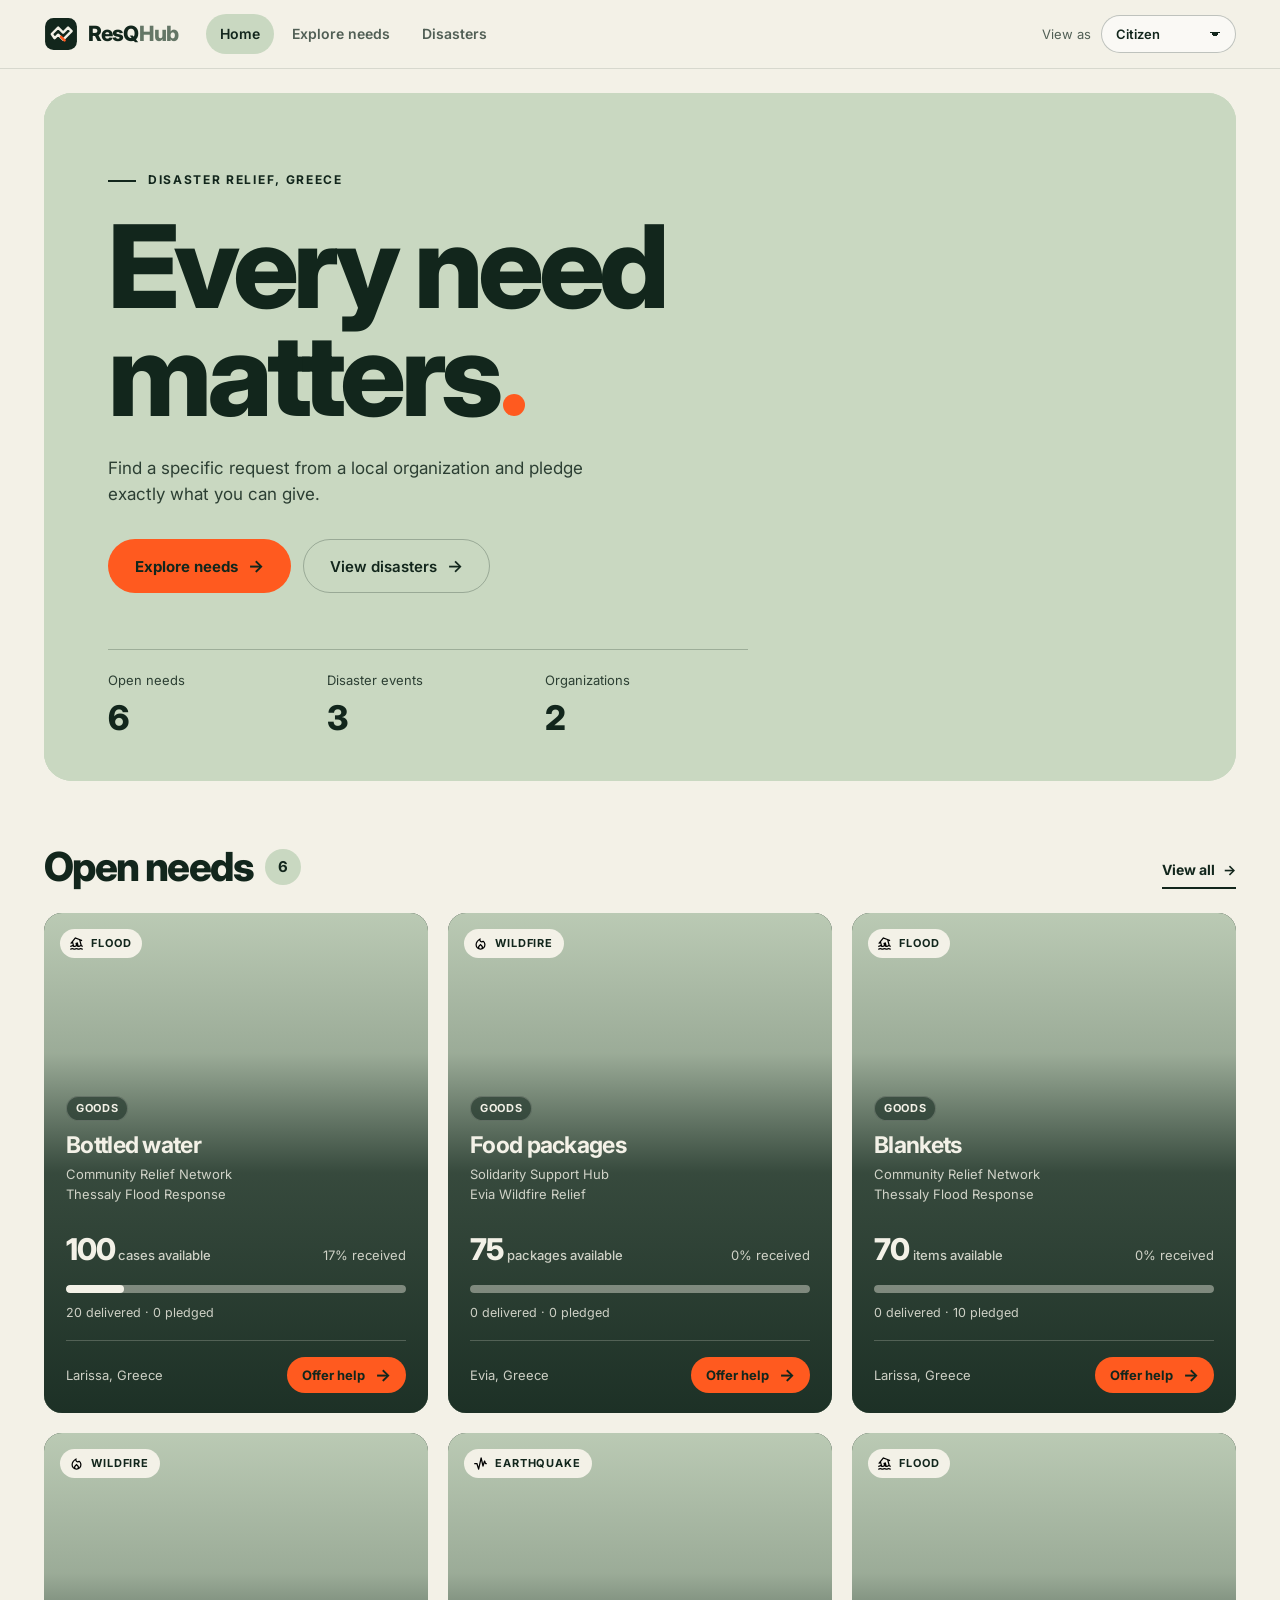
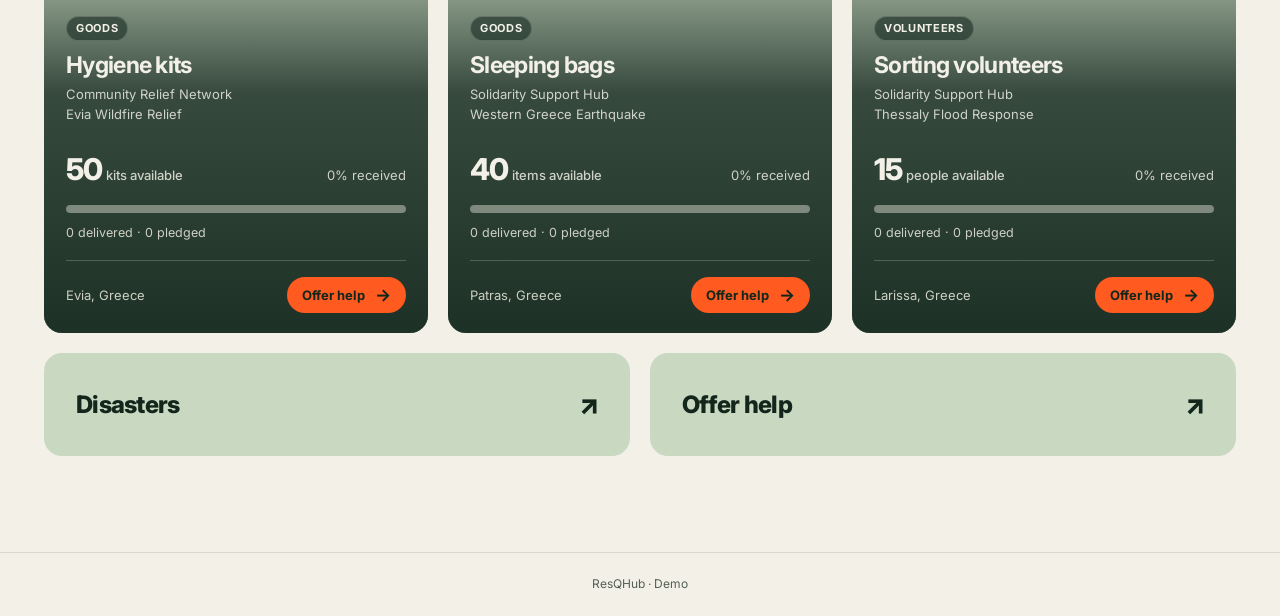
==== dashboard.html @ 0b1f8ef7 "Develop initial Design" ====
<!doctype html>
<html lang="en">

<head>
    <meta charset="utf-8">
    <meta name="viewport" content="width=device-width, initial-scale=1">
    <title>My organization | ResQHub</title>
    <meta name="description" content="Publish needs and confirm deliveries for your organization.">
    <link rel="preconnect" href="https://fonts.googleapis.com">
    <link rel="preconnect" href="https://fonts.gstatic.com" crossorigin>
    <link rel="stylesheet" href="https://fonts.googleapis.com/css2?family=Inter:wght@400;500;600;700;800&display=swap">
    <link rel="stylesheet" href="css/styles.css">
    <script src="js/store.js" defer></script>
    <script src="js/ui.js" defer></script>
    <script src="js/pages/dashboard.js" defer></script>
</head>

<body>
    <a class="skip" href="#main">Skip to content</a>

    <header class="topbar">
        <div class="topbar__inner">
            <a class="brand" href="index.html" aria-label="ResQHub home">
                <svg class="brand__mark" viewBox="0 0 48 48" aria-hidden="true">
                    <rect class="bm-bg" x="1.5" y="1.5" width="45" height="45" rx="12" />
                    <path class="bm-line" d="M11 24l9-9 7 7 7-7 5 5-12 12-7-7-5 5z" />
                    <path class="bm-spark" d="M24 28l5 5" />
                </svg>
                <span class="brand__name">ResQ<span>Hub</span></span>
            </a>
            <nav class="nav" aria-label="Main">
                <a href="index.html">Home</a>
                <a href="needs.html">Explore needs</a>
                <a href="disasters.html">Disasters</a>
                <a class="hub-only" href="dashboard.html" aria-current="page">My organization</a>
                <a class="hub-only" href="offers.html">Incoming offers <span class="count" data-pending-count hidden></span></a>
            </nav>
            <label class="role"><span>View as</span>
                <select class="input select select--pill" id="role" aria-label="View as">
                    <option value="citizen">Citizen</option>
                    <option value="hub">HubManager</option>
                </select>
            </label>
        </div>
    </header>

    <main class="wrap" id="main">
        <div class="flash" id="flash" aria-live="polite"></div>

        <section class="intro">
            <p class="eyebrow">Organization dashboard</p>
            <h1 class="intro__title" id="hub-name">My organization</h1>
            <p class="intro__text">Publish needs and confirm deliveries.</p>
            <div class="intro__actions">
                <a class="btn btn--loud btn--lg" href="need-form.html">Publish a need <span aria-hidden="true">+</span></a>
                <a class="btn btn--lg" href="offers.html">Review offers <span class="count" data-pending-count hidden></span></a>
            </div>
        </section>

        <div class="stats">
            <div class="stat">
                <p class="stat__value" id="stat-needs">0</p>
                <p class="stat__label">Published needs</p>
            </div>
            <div class="stat" id="stat-pending-tile">
                <p class="stat__value" id="stat-pending">0</p>
                <p class="stat__label">Pending offers</p>
            </div>
            <div class="stat">
                <p class="stat__value" id="stat-received">0</p>
                <p class="stat__label">Confirmed receipts</p>
            </div>
        </div>

        <section class="section" aria-labelledby="hub-needs-title">
            <div class="section__head">
                <div>
                    <h2 id="hub-needs-title">Your organization's needs</h2>
                    <p>Only your organization can edit these requests.</p>
                </div>
            </div>
            <div class="rows" id="hub-needs"></div>
        </section>
    </main>

    <footer class="footer">ResQHub · Demo</footer>
</body>

</html>
---- css/styles.css ----
/* =========================================================================
   ResQHub styles

   Three-color system (60 / 30 / 10):
     --base  60%  cream        page background and surfaces
     --soft  30%  sage green   hero, tiles, chips, active states
     --loud  10%  orange       primary actions and things that need attention
   --ink is the darkest shade of the green and is used for text.
   Every other color in this file is mixed from these four: no new hues.
   ========================================================================= */

/* ---------- 1. Tokens ---------- */
:root {
  --base: #F3F1E7;
  --soft: #C9D8C1;
  --loud: #FF5A1F;
  --ink: #12261C;

  --on-loud: var(--ink);
  --surface: color-mix(in srgb, var(--base) 40%, #fff);
  --soft-tint: color-mix(in srgb, var(--soft) 38%, var(--base));
  --line: color-mix(in srgb, var(--ink) 12%, transparent);
  --line-strong: color-mix(in srgb, var(--ink) 26%, transparent);
  --muted: color-mix(in srgb, var(--ink) 72%, var(--base));
  --ink-on-soft: color-mix(in srgb, var(--ink) 86%, var(--soft));

  /* Text and lines on top of photos (photos sit under a dark green scrim) */
  --on-photo: var(--base);
  --on-photo-muted: color-mix(in srgb, var(--base) 82%, transparent);
  --on-photo-line: color-mix(in srgb, var(--base) 22%, transparent);
  --glass: color-mix(in srgb, var(--ink) 55%, transparent);

  --radius-lg: 28px;
  --radius: 18px;
  --radius-sm: 12px;
  --pill: 999px;
  --shadow-lift: 0 22px 40px -22px color-mix(in srgb, var(--ink) 40%, transparent);
  --font: "Inter", system-ui, -apple-system, "Segoe UI", Roboto, Arial, sans-serif;

  /* Photos (blended into the sage hue, see .photo) */
  --img-hero: url("https://images.unsplash.com/photo-1470770841072-f978cf4d019e?auto=format&fit=crop&w=2000&q=80");
  --img-flood: url("https://images.unsplash.com/photo-1500534623283-312aade485b7?auto=format&fit=crop&w=900&q=75");
  --img-fire: url("https://images.unsplash.com/photo-1473448912268-2022ce9509d8?auto=format&fit=crop&w=900&q=75");
  --img-quake: url("https://images.unsplash.com/photo-1441974231531-c6227db76b6e?auto=format&fit=crop&w=900&q=75");
}

/* ---------- 2. Base ---------- */
*,
*::before,
*::after { box-sizing: border-box; }

[hidden] { display: none !important; }

html {
  -webkit-text-size-adjust: 100%;
  scroll-padding-top: 150px;
}

body {
  margin: 0;
  min-height: 100vh;
  display: flex;
  flex-direction: column;
  background: var(--base);
  color: var(--ink);
  font: 400 15px/1.55 var(--font);
  -webkit-font-smoothing: antialiased;
}

h1, h2, h3 { margin: 0; line-height: 1.1; }
p, dl, dd { margin: 0; }
a { color: inherit; }
img, svg { display: block; }
button, input, select, textarea { font: inherit; color: inherit; }

:focus-visible {
  outline: 3px solid var(--ink);
  outline-offset: 3px;
}

.on-photo :focus-visible { outline-color: var(--base); }

.skip {
  position: absolute;
  top: -60px;
  left: 16px;
  z-index: 100;
  padding: 10px 16px;
  border-radius: var(--pill);
  background: var(--ink);
  color: var(--base);
  font-weight: 600;
  text-decoration: none;
}

.skip:focus { top: 12px; }

/* Role-based visibility (body[data-role] is set by js/ui.js) */
body:not([data-role="hub"]) .hub-only { display: none; }
body[data-role="hub"] .citizen-only { display: none; }

/* ---------- 3. Layout ---------- */
.wrap {
  flex: 1;
  width: 100%;
  max-width: 1240px;
  margin: 0 auto;
  padding: 0 24px 96px;
}

.two {
  display: grid;
  grid-template-columns: minmax(0, 1fr) minmax(0, 1fr);
  gap: 20px;
  align-items: stretch;
}

.section { margin-top: 64px; }

.section__head {
  display: flex;
  align-items: flex-end;
  justify-content: space-between;
  gap: 16px;
  margin-bottom: 24px;
}

.section__head h2 {
  display: flex;
  align-items: center;
  gap: 12px;
  font-size: clamp(28px, 3.4vw, 40px);
  font-weight: 800;
  letter-spacing: -.04em;
}

.section__head p { margin-top: 8px; color: var(--muted); }

/* ---------- 4. Header ---------- */
.topbar {
  position: sticky;
  top: 0;
  z-index: 20;
  background: color-mix(in srgb, var(--base) 90%, transparent);
  backdrop-filter: blur(12px);
  border-bottom: 1px solid var(--line);
}

.topbar__inner {
  max-width: 1240px;
  margin: 0 auto;
  padding: 14px 24px;
  display: flex;
  align-items: center;
  gap: 28px;
}

.brand {
  display: inline-flex;
  align-items: center;
  gap: 10px;
  font-size: 21px;
  font-weight: 800;
  letter-spacing: -.04em;
  text-decoration: none;
}

.brand__mark { width: 34px; height: 34px; flex: none; }
.bm-bg { fill: var(--ink); }
.bm-line { fill: none; stroke: var(--base); stroke-width: 3.4; stroke-linecap: round; stroke-linejoin: round; }
.bm-spark { fill: none; stroke: var(--loud); stroke-width: 3.6; stroke-linecap: round; }
.brand__name span { color: color-mix(in srgb, var(--ink) 55%, var(--soft)); }

.nav {
  display: flex;
  flex: 1;
  flex-wrap: wrap;
  gap: 4px;
}

.nav a {
  display: inline-flex;
  align-items: center;
  gap: 8px;
  padding: 9px 14px;
  border-radius: var(--pill);
  color: var(--muted);
  font-size: 14px;
  font-weight: 600;
  text-decoration: none;
  transition: background-color .15s, color .15s;
}

.nav a:hover { color: var(--ink); background: var(--soft-tint); }
.nav a[aria-current="page"] { color: var(--ink); background: var(--soft); }

.role {
  display: flex;
  align-items: center;
  gap: 10px;
  color: var(--muted);
  font-size: 13px;
  white-space: nowrap;
}

/* ---------- 5. Buttons ---------- */
.btn {
  --b-bg: var(--surface);
  --b-fg: var(--ink);
  --b-bd: var(--line-strong);
  display: inline-flex;
  align-items: center;
  justify-content: center;
  gap: 10px;
  min-height: 42px;
  padding: 0 18px;
  border: 1px solid var(--b-bd);
  border-radius: var(--pill);
  background: var(--b-bg);
  color: var(--b-fg);
  font: 600 14px/1 var(--font);
  text-decoration: none;
  white-space: nowrap;
  cursor: pointer;
  transition: background-color .15s, box-shadow .2s, transform .15s;
}

.btn:hover { --b-bg: var(--soft-tint); }
.btn:active { transform: translateY(1px); }

.btn--ghost { --b-bg: transparent; }
.btn--ghost:hover { --b-bg: color-mix(in srgb, var(--surface) 55%, transparent); }

/* The loud button: use it only for the main action of a screen or row */
.btn--loud {
  --b-bg: var(--loud);
  --b-fg: var(--on-loud);
  --b-bd: transparent;
  font-weight: 700;
}

.btn--loud:hover {
  --b-bg: var(--loud);
  transform: translateY(-1px);
  box-shadow: 0 10px 24px -10px color-mix(in srgb, var(--loud) 80%, var(--ink));
}

.btn--light { --b-bg: var(--base); --b-bd: transparent; }
.btn--light:hover { --b-bg: var(--surface); }

.btn--lg { min-height: 54px; padding: 0 26px; font-size: 15px; }
.btn--sm { min-height: 36px; padding: 0 14px; font-size: 13px; }

.btn:disabled,
.btn.is-disabled {
  --b-bg: transparent;
  --b-fg: var(--muted);
  --b-bd: var(--line);
  cursor: not-allowed;
  box-shadow: none;
  transform: none;
}

.on-photo .btn--ghost { --b-fg: var(--on-photo); --b-bd: color-mix(in srgb, var(--base) 45%, transparent); }
.on-photo .btn--ghost:hover { --b-bg: color-mix(in srgb, var(--base) 12%, transparent); }

.on-photo .btn.is-disabled {
  --b-fg: color-mix(in srgb, var(--base) 78%, transparent);
  --b-bd: color-mix(in srgb, var(--base) 35%, transparent);
}

.btn .arrow { font-size: 17px; line-height: 0; transition: transform .15s; }
.btn:hover .arrow { transform: translateX(3px); }

.link-arrow {
  display: inline-flex;
  align-items: center;
  gap: 8px;
  padding: 6px 0;
  border-bottom: 2px solid var(--ink);
  font-size: 14px;
  font-weight: 700;
  text-decoration: none;
}

.back {
  display: inline-flex;
  align-items: center;
  gap: 8px;
  color: var(--muted);
  font-size: 14px;
  font-weight: 600;
  text-decoration: none;
}

.back:hover { color: var(--ink); }
.on-photo .back { color: var(--on-photo-muted); }
.on-photo .back:hover { color: var(--on-photo); }

/* ---------- 6. Small labels: chip, tag, counts ---------- */
.chip {
  display: inline-flex;
  align-items: center;
  gap: 7px;
  padding: 6px 11px 6px 9px;
  border-radius: var(--pill);
  background: var(--base);
  color: var(--ink);
  font-size: 11px;
  font-weight: 700;
  letter-spacing: .08em;
  text-transform: uppercase;
  white-space: nowrap;
}

.chip img { width: 15px; height: 15px; }

.chip--glass,
.on-photo .tag {
  background: var(--glass);
  color: var(--on-photo);
  box-shadow: inset 0 0 0 1px var(--on-photo-line);
  backdrop-filter: blur(8px);
}

.tag {
  align-self: flex-start;
  display: inline-block;
  padding: 4px 10px;
  border-radius: var(--pill);
  background: var(--soft-tint);
  font-size: 11px;
  font-weight: 700;
  letter-spacing: .06em;
  text-transform: uppercase;
}

.pill-num {
  display: inline-grid;
  place-items: center;
  min-width: 36px;
  height: 36px;
  padding: 0 10px;
  border-radius: var(--pill);
  background: var(--soft);
  font-size: 15px;
  font-weight: 700;
  letter-spacing: 0;
}

/* Loud badge: counts that need someone's attention (pending offers) */
.count {
  display: inline-grid;
  place-items: center;
  min-width: 22px;
  height: 22px;
  padding: 0 7px;
  border-radius: var(--pill);
  background: var(--loud);
  color: var(--on-loud);
  font-size: 12px;
  font-weight: 700;
  line-height: 1;
}

/* ---------- 7. Hero (home) ---------- */
.hero {
  position: relative;
  isolation: isolate;
  overflow: hidden;
  min-height: 540px;
  margin-top: 24px;
  padding: 72px 64px 36px;
  border-radius: var(--radius-lg);
  background: var(--soft);
  display: flex;
  flex-direction: column;
  justify-content: space-between;
  gap: 56px;
}

.hero__media {
  position: absolute;
  inset: 0;
  z-index: -2;
  background: var(--soft) var(--img-hero) center 55% / cover;
  background-blend-mode: luminosity;
}

.hero::after {
  content: "";
  position: absolute;
  inset: 0;
  z-index: -1;
  background: linear-gradient(90deg, var(--soft) 38%, color-mix(in srgb, var(--soft) 72%, transparent) 62%, color-mix(in srgb, var(--soft) 8%, transparent) 100%);
}

.hero__content { max-width: 800px; }

.eyebrow {
  display: inline-flex;
  align-items: center;
  gap: 12px;
  font-size: 12px;
  font-weight: 700;
  letter-spacing: .14em;
  text-transform: uppercase;
}

.eyebrow::before {
  content: "";
  width: 28px;
  height: 2px;
  background: currentColor;
}

.hero h1 {
  margin: 22px 0 26px;
  font-size: clamp(56px, 9vw, 128px);
  font-weight: 800;
  line-height: .94;
  letter-spacing: -.045em;
}

.dot {
  display: inline-block;
  width: .19em;
  height: .19em;
  margin-left: .05em;
  border-radius: 50%;
  background: var(--loud);
}

.lede {
  max-width: 520px;
  color: var(--ink-on-soft);
  font-size: 17px;
}

.actions {
  display: flex;
  flex-wrap: wrap;
  gap: 12px;
  margin-top: 32px;
}

.hero__stats {
  display: grid;
  grid-template-columns: repeat(3, minmax(0, 1fr));
  gap: 16px;
  max-width: 640px;
  padding-top: 20px;
  border-top: 1px solid color-mix(in srgb, var(--ink) 24%, transparent);
}

.hero__stats dt { color: var(--ink-on-soft); font-size: 13px; }
.hero__stats dd { margin-top: 2px; font-size: 34px; font-weight: 800; letter-spacing: -.035em; }

/* ---------- 8. Page intro ---------- */
.intro { padding: 44px 0 28px; }

.intro .eyebrow { color: var(--muted); }
.intro .back + .intro__title,
.intro .eyebrow + .intro__title { margin-top: 16px; }

.intro__title {
  font-size: clamp(34px, 4.6vw, 56px);
  font-weight: 800;
  letter-spacing: -.045em;
}

.intro__text {
  max-width: 620px;
  margin-top: 12px;
  color: var(--muted);
  font-size: 16px;
}

.intro__actions {
  display: flex;
  flex-wrap: wrap;
  gap: 12px;
  margin-top: 24px;
}

/* ---------- 9. Photo surfaces ---------- */
/* .on-photo puts light text over a photo; the ::after scrim keeps it readable */
.on-photo {
  position: relative;
  isolation: isolate;
  overflow: hidden;
  background: var(--ink);
  color: var(--on-photo);
}

.on-photo::after {
  content: "";
  position: absolute;
  inset: 0;
  z-index: -1;
  pointer-events: none;
  background: linear-gradient(180deg,
      color-mix(in srgb, var(--ink) 8%, transparent) 0%,
      color-mix(in srgb, var(--ink) 25%, transparent) 28%,
      color-mix(in srgb, var(--ink) 80%, transparent) 52%,
      color-mix(in srgb, var(--ink) 94%, transparent) 100%);
}

.on-photo--side::after {
  background: linear-gradient(90deg,
      color-mix(in srgb, var(--ink) 94%, transparent) 0%,
      color-mix(in srgb, var(--ink) 78%, transparent) 45%,
      color-mix(in srgb, var(--ink) 28%, transparent) 100%);
}

/* Luminosity blend: the photo keeps its light and shade but takes the sage hue */
.photo {
  position: absolute;
  inset: 0;
  z-index: -2;
  background-color: var(--soft);
  background-position: center;
  background-size: cover;
  background-blend-mode: luminosity;
  transition: transform .6s ease;
}

.photo--flood { background-image: var(--img-flood); }
.photo--fire { background-image: var(--img-fire); }
.photo--quake { background-image: var(--img-quake); }

/* ---------- 10. Cards (needs and disaster events) ---------- */
.cards {
  display: grid;
  grid-template-columns: repeat(3, minmax(0, 1fr));
  gap: 20px;
}

.card {
  display: flex;
  flex-direction: column;
  min-height: 500px;
  border-radius: var(--radius);
  transition: transform .2s, box-shadow .2s;
}

.card:hover {
  transform: translateY(-3px);
  box-shadow: var(--shadow-lift);
}

.card:hover .photo { transform: scale(1.05); }

.card__top {
  flex: 1 0 150px;
  display: flex;
  flex-wrap: wrap;
  align-items: flex-start;
  justify-content: space-between;
  gap: 8px;
  padding: 16px;
}

.card__body {
  display: flex;
  flex-direction: column;
  padding: 0 22px 20px;
}

.card__title {
  margin: 12px 0 6px;
  font-size: 23px;
  font-weight: 700;
  letter-spacing: -.03em;
}

.card__sub,
.card__meta,
.card__place { color: var(--on-photo-muted); font-size: 13px; }

.card__meta { font-size: 12.5px; }

.card__desc {
  display: -webkit-box;
  -webkit-box-orient: vertical;
  -webkit-line-clamp: 3;
  overflow: hidden;
  margin-top: 10px;
  color: var(--on-photo-muted);
  font-size: 14px;
}

.qty {
  display: flex;
  align-items: baseline;
  justify-content: space-between;
  gap: 8px;
  padding-top: 22px;
}

.qty strong { font-size: 30px; font-weight: 800; letter-spacing: -.04em; }
.qty small { margin-left: 4px; color: var(--on-photo-muted); font-size: 13px; font-weight: 500; letter-spacing: 0; }
.qty span { color: var(--on-photo-muted); font-size: 13px; }

.card__foot {
  display: flex;
  align-items: center;
  justify-content: space-between;
  gap: 12px;
  margin-top: 18px;
  padding-top: 16px;
  border-top: 1px solid var(--on-photo-line);
}

.card--event { min-height: 470px; }

.mini-stats {
  display: flex;
  gap: 32px;
  margin-top: 18px;
}

.mini-stats dt { color: var(--on-photo-muted); font-size: 12.5px; }
.mini-stats dd { font-size: 26px; font-weight: 800; letter-spacing: -.035em; }

/* ---------- 11. Progress bar ---------- */
.bar {
  appearance: none;
  -webkit-appearance: none;
  display: block;
  width: 100%;
  height: 8px;
  margin: 12px 0 10px;
  border: 0;
  border-radius: var(--pill);
  overflow: hidden;
  background: color-mix(in srgb, var(--soft) 55%, var(--base));
  color: var(--ink);
}

.bar::-webkit-progress-bar { background: color-mix(in srgb, var(--soft) 55%, var(--base)); border-radius: var(--pill); }
.bar::-webkit-progress-value { background: var(--ink); border-radius: var(--pill); }
.bar::-moz-progress-bar { background: var(--ink); border-radius: var(--pill); }

.on-photo .bar,
.on-photo .bar::-webkit-progress-bar { background: color-mix(in srgb, var(--base) 24%, transparent); }
.on-photo .bar::-webkit-progress-value { background: var(--base); }
.on-photo .bar::-moz-progress-bar { background: var(--base); }

/* ---------- 12. Banner (disaster details) ---------- */
.banner {
  min-height: 420px;
  margin-top: 24px;
  padding: 32px 48px 36px;
  border-radius: var(--radius-lg);
  display: flex;
  flex-direction: column;
  gap: 28px;
}

.banner__top {
  display: flex;
  align-items: center;
  justify-content: space-between;
  gap: 12px;
  margin-bottom: auto;
}

.banner__title {
  max-width: 780px;
  font-size: clamp(36px, 5vw, 64px);
  font-weight: 800;
  letter-spacing: -.045em;
}

.banner__text {
  max-width: 620px;
  margin-top: 14px;
  color: var(--on-photo-muted);
  font-size: 16px;
}

/* ---------- 13. Panels and facts ---------- */
.panel {
  padding: 28px;
  background: var(--surface);
  border: 1px solid var(--line);
  border-radius: var(--radius);
}

.panel.on-photo { border: 0; }

.panel--photo {
  min-height: 520px;
  display: flex;
  flex-direction: column;
}

.panel__top {
  display: flex;
  flex-wrap: wrap;
  align-items: flex-start;
  justify-content: space-between;
  gap: 8px;
  margin-bottom: auto;
  padding-bottom: 32px;
}

.panel__head {
  display: flex;
  align-items: center;
  justify-content: space-between;
  gap: 12px;
}

.panel__title { font-size: 24px; font-weight: 800; letter-spacing: -.035em; }
.panel__title--lg { font-size: clamp(28px, 3.2vw, 38px); letter-spacing: -.04em; }
.panel__sub { margin-top: 8px; color: var(--muted); font-size: 14px; }
.on-photo .panel__sub,
.panel__notes { color: var(--on-photo-muted); }
.panel__notes { font-size: 14px; }

.panel--form { max-width: 860px; }

.facts {
  display: grid;
  grid-template-columns: repeat(3, minmax(0, 1fr));
  gap: 10px;
  margin: 20px 0;
}

.facts--4 { grid-template-columns: repeat(4, minmax(0, 1fr)); margin: 0; }

.facts div { padding: 12px 14px; border-radius: var(--radius-sm); background: var(--soft-tint); }
.facts dt { color: var(--ink-on-soft); font-size: 12px; }
.facts dd { margin-top: 2px; font-size: 17px; font-weight: 700; overflow-wrap: anywhere; }

.on-photo .facts div {
  background: color-mix(in srgb, var(--base) 12%, transparent);
  box-shadow: inset 0 0 0 1px var(--on-photo-line);
  backdrop-filter: blur(8px);
}

.on-photo .facts dt { color: var(--on-photo-muted); }

/* ---------- 14. Need rows (disaster details, dashboard) ---------- */
.rows { display: grid; gap: 12px; }

.row {
  display: flex;
  align-items: center;
  justify-content: space-between;
  gap: 24px;
  padding: 22px 24px;
  background: var(--surface);
  border: 1px solid var(--line);
  border-radius: var(--radius);
}

.row__main { flex: 1; min-width: 0; }

.row__title {
  margin: 10px 0 4px;
  font-size: 20px;
  font-weight: 700;
  letter-spacing: -.025em;
}

.row__sub,
.row__meta { color: var(--muted); font-size: 13.5px; }
.row .bar { max-width: 440px; }

.row__side {
  flex: none;
  min-width: 180px;
  display: flex;
  flex-direction: column;
  align-items: flex-end;
  gap: 2px;
  text-align: right;
}

.row__qty { font-size: 28px; font-weight: 800; letter-spacing: -.04em; line-height: 1.1; }
.row__qty small { margin-left: 4px; color: var(--muted); font-size: 13px; font-weight: 500; letter-spacing: 0; }
.row__hint { margin-bottom: 10px; color: var(--muted); font-size: 12.5px; }

.hub-group + .hub-group { margin-top: 36px; }

.hub-group__head {
  display: flex;
  flex-wrap: wrap;
  align-items: flex-end;
  justify-content: space-between;
  gap: 8px 12px;
  margin-bottom: 14px;
  padding-bottom: 12px;
  border-bottom: 1px solid var(--line);
}

.hub-group__name { font-size: 22px; font-weight: 800; letter-spacing: -.03em; }
.hub-group__mail { color: var(--muted); font-size: 13.5px; }
.hub-group__count { color: var(--muted); font-size: 13.5px; font-weight: 600; }

/* ---------- 15. Dashboard stats ---------- */
.stats {
  display: grid;
  grid-template-columns: repeat(3, minmax(0, 1fr));
  gap: 16px;
}

.stat {
  padding: 22px 24px;
  border-radius: var(--radius);
  background: var(--soft);
}

.stat__value {
  display: flex;
  align-items: center;
  gap: 12px;
  font-size: 40px;
  font-weight: 800;
  letter-spacing: -.04em;
  line-height: 1.1;
}

.stat__label { color: var(--ink-on-soft); font-size: 14px; }

/* Pending offers waiting for this hub: a loud dot next to the number */
.stat--alert .stat__value::after {
  content: "";
  width: 12px;
  height: 12px;
  border-radius: 50%;
  background: var(--loud);
}

/* ---------- 16. Forms ---------- */
.toolbar {
  display: flex;
  flex-wrap: wrap;
  align-items: flex-end;
  gap: 12px;
  padding: 16px;
  border-radius: var(--radius);
  background: var(--soft-tint);
}

.results-count { margin: 18px 0 14px; color: var(--muted); font-size: 14px; }

.form { display: grid; gap: 16px; }

.formgrid {
  display: grid;
  grid-template-columns: repeat(2, minmax(0, 1fr));
  gap: 18px;
}

.formgrid .wide { grid-column: 1 / -1; }

.field { display: flex; flex-direction: column; gap: 6px; min-width: 0; }
.toolbar .field { flex: 0 1 220px; }
.toolbar .field--grow { flex: 1 1 320px; }

.field__label { font-size: 13px; font-weight: 600; }
.field__hint { color: var(--muted); font-size: 12.5px; }

.input {
  width: 100%;
  min-height: 46px;
  padding: 0 14px;
  border: 1px solid var(--line-strong);
  border-radius: var(--radius-sm);
  background: var(--surface);
  color: var(--ink);
  transition: border-color .15s, box-shadow .15s;
}

textarea.input {
  min-height: 104px;
  padding: 12px 14px;
  line-height: 1.5;
  resize: vertical;
}

.input::placeholder { color: color-mix(in srgb, var(--ink) 50%, var(--base)); }

.input:focus {
  outline: none;
  border-color: var(--ink);
  box-shadow: 0 0 0 4px color-mix(in srgb, var(--soft) 70%, transparent);
}

.input:disabled { opacity: .6; cursor: not-allowed; }

.input[aria-invalid="true"] {
  border-color: var(--ink);
  box-shadow: 0 0 0 3px var(--loud);
}

.select {
  appearance: none;
  -webkit-appearance: none;
  padding-right: 38px;
  cursor: pointer;
  background-image:
    linear-gradient(45deg, transparent 50%, var(--ink) 50%),
    linear-gradient(135deg, var(--ink) 50%, transparent 50%);
  background-position: calc(100% - 20px) 52%, calc(100% - 15px) 52%;
  background-size: 5px 5px;
  background-repeat: no-repeat;
}

.select--pill {
  width: auto;
  min-height: 38px;
  padding-left: 14px;
  border-radius: var(--pill);
  font-size: 13px;
  font-weight: 600;
}

.hint { color: var(--muted); font-size: 12.5px; }

.form .actions { margin-top: 4px; }
.panel__sub + .form { margin-top: 24px; }
.form-message:empty { display: none; }

/* ---------- 17. Messages ---------- */
.flash { margin-top: 20px; }
.flash:empty { display: none; }

.notice {
  display: flex;
  align-items: center;
  gap: 12px;
  padding: 13px 16px;
  border-radius: var(--radius-sm);
  background: var(--soft-tint);
  font-size: 14px;
}

.notice--ok::before,
.notice--error::before {
  flex: none;
  display: inline-grid;
  place-items: center;
  width: 20px;
  height: 20px;
  border-radius: 50%;
  font-size: 12px;
  font-weight: 800;
}

.notice--ok::before { content: "✓"; background: var(--ink); color: var(--base); }
.notice--error { background: color-mix(in srgb, var(--loud) 12%, var(--surface)); }
.notice--error::before { content: "!"; background: var(--loud); color: var(--on-loud); }

/* ---------- 18. Incoming offers ---------- */
.offers { margin-top: 18px; }

.offer {
  display: flex;
  flex-wrap: wrap;
  align-items: center;
  justify-content: space-between;
  gap: 10px 16px;
  padding: 16px 0;
  border-top: 1px solid var(--line);
}

.offer__info { flex: 1 1 260px; min-width: 0; }
.offer__title { font-weight: 700; }
.offer__meta { color: var(--muted); font-size: 13px; overflow-wrap: anywhere; }

.offer__actions {
  flex: 0 0 auto;
  display: flex;
  flex-wrap: wrap;
  align-items: center;
  justify-content: flex-end;
  gap: 8px;
}

.status {
  display: inline-flex;
  align-items: center;
  gap: 7px;
  padding: 5px 11px;
  border: 1px solid var(--line-strong);
  border-radius: var(--pill);
  font-size: 12px;
  font-weight: 700;
  text-transform: capitalize;
}

.status--pending::before {
  content: "";
  width: 8px;
  height: 8px;
  border-radius: 50%;
  background: var(--loud);
}

.status--received { background: var(--soft); border-color: transparent; }
.status--received::before { content: "✓"; font-size: 11px; }
.status--declined { color: var(--muted); border-style: dashed; }

/* ---------- 19. Empty states and shortcuts ---------- */
.empty {
  grid-column: 1 / -1;
  display: grid;
  justify-items: center;
  gap: 10px;
  padding: 48px 24px;
  border: 1.5px dashed var(--line-strong);
  border-radius: var(--radius);
  color: var(--muted);
  text-align: center;
}

.empty__title { color: var(--ink); font-size: 18px; font-weight: 700; }
.empty .btn { margin-top: 6px; }

.shortcuts {
  display: grid;
  grid-template-columns: repeat(2, minmax(0, 1fr));
  gap: 20px;
  margin-top: 20px;
}

.shortcut {
  display: flex;
  align-items: center;
  justify-content: space-between;
  gap: 16px;
  padding: 30px 32px;
  border-radius: var(--radius);
  background: var(--soft);
  font-size: 24px;
  font-weight: 800;
  letter-spacing: -.03em;
  text-decoration: none;
  transition: background-color .15s;
}

.shortcut:hover { background: color-mix(in srgb, var(--soft) 70%, var(--base)); }
.shortcut span { font-size: 28px; transition: transform .2s; }
.shortcut:hover span { transform: translate(3px, -3px); }

/* ---------- 20. Footer ---------- */
.footer {
  padding: 22px 24px;
  border-top: 1px solid var(--line);
  color: var(--muted);
  font-size: 12px;
  text-align: center;
}

/* ---------- 21. Responsive ---------- */
@media (max-width: 1120px) {
  .topbar__inner { flex-wrap: wrap; gap: 10px 12px; padding: 12px 20px; }
  .nav { order: 3; flex: 1 1 100%; margin: 0 -6px; }
  .role { margin-left: auto; }
}

@media (max-width: 920px) {
  .wrap { padding: 0 20px 80px; }
  .hero { min-height: 480px; padding: 56px 40px 32px; }
  .cards { grid-template-columns: repeat(2, minmax(0, 1fr)); }
  .two { grid-template-columns: 1fr; }
  .panel--photo { min-height: 420px; }
  .banner { padding: 28px 32px 32px; }
  .facts--4 { grid-template-columns: repeat(2, minmax(0, 1fr)); }
}

@media (max-width: 600px) {
  .topbar__inner { padding: 12px 16px; }
  .role span { display: none; }
  .wrap { padding: 0 16px 64px; }

  .hero { min-height: 0; margin-top: 16px; padding: 40px 22px 24px; border-radius: 22px; gap: 40px; }
  .hero::after { background: linear-gradient(180deg, color-mix(in srgb, var(--soft) 92%, transparent), color-mix(in srgb, var(--soft) 82%, transparent)); }
  .hero h1 { letter-spacing: -.04em; }
  .actions .btn { flex: 1 1 100%; justify-content: space-between; }
  .hero__stats dt { font-size: 12px; line-height: 1.3; }
  .hero__stats dd { font-size: 26px; }

  .intro { padding: 32px 0 22px; }
  .section { margin-top: 48px; }
  .section__head { flex-direction: column; align-items: flex-start; }

  .cards,
  .formgrid,
  .shortcuts { grid-template-columns: 1fr; }
  .card { min-height: 460px; }

  .banner { min-height: 0; padding: 22px 20px 24px; border-radius: 22px; }
  .panel { padding: 20px; }
  .facts { gap: 8px; }
  .facts div { padding: 10px 12px; }
  .facts dd { font-size: 15px; }

  .row { flex-direction: column; align-items: stretch; gap: 14px; padding: 18px; }
  .row__side { min-width: 0; align-items: flex-start; text-align: left; }

  .stats { gap: 10px; }
  .stat { padding: 16px; }
  .stat__value { font-size: 30px; }
  .stat__label { font-size: 12.5px; }

  .toolbar .field,
  .toolbar .field--grow { flex: 1 1 100%; }

  .offer__actions { justify-content: flex-start; }
  .shortcut { padding: 24px; font-size: 21px; }
}

@media (prefers-reduced-motion: reduce) {
  *,
  *::before,
  *::after {
    transition: none !important;
    scroll-behavior: auto !important;
  }
}
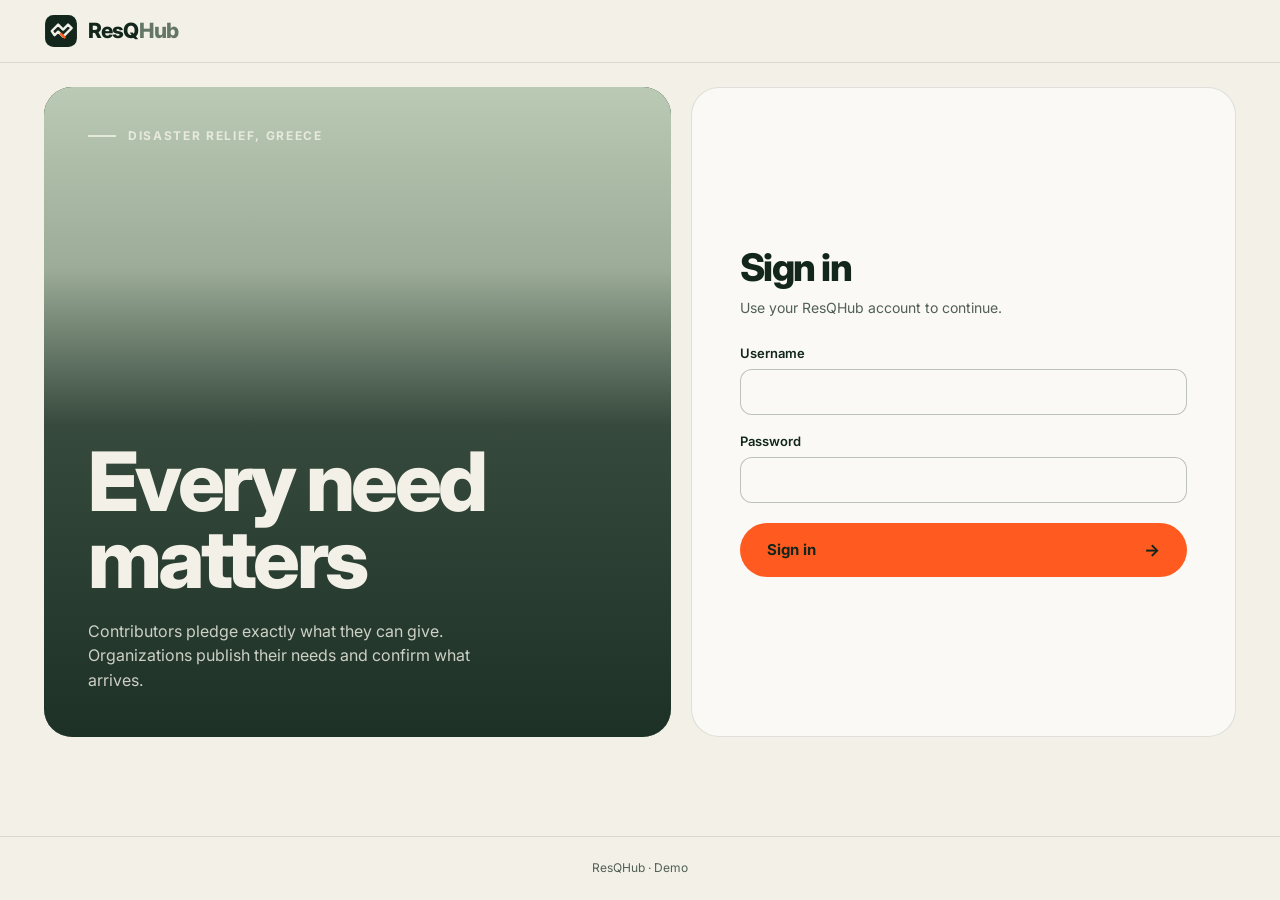
==== commit 42f6b78a: "Add login" ====
--- a/dashboard.html
+++ b/dashboard.html
@@ -11,6 +11,7 @@
     <link rel="stylesheet" href="https://fonts.googleapis.com/css2?family=Inter:wght@400;500;600;700;800&display=swap">
     <link rel="stylesheet" href="css/styles.css">
     <script src="js/store.js" defer></script>
+    <script src="js/auth.js" defer></script>
     <script src="js/ui.js" defer></script>
     <script src="js/pages/dashboard.js" defer></script>
 </head>
@@ -30,17 +31,14 @@
             </a>
             <nav class="nav" aria-label="Main">
                 <a href="index.html">Home</a>
-                <a href="needs.html">Explore needs</a>
-                <a href="disasters.html">Disasters</a>
                 <a class="hub-only" href="dashboard.html" aria-current="page">My organization</a>
                 <a class="hub-only" href="offers.html">Incoming offers <span class="count" data-pending-count hidden></span></a>
+                <a href="disasters.html">Disasters</a>
             </nav>
-            <label class="role"><span>View as</span>
-                <select class="input select select--pill" id="role" aria-label="View as">
-                    <option value="citizen">Citizen</option>
-                    <option value="hub">HubManager</option>
-                </select>
-            </label>
+            <div class="account">
+                <span class="account__who"><strong data-account-name></strong><small data-account-role></small></span>
+                <button class="btn btn--ghost btn--sm" type="button" data-logout>Log out</button>
+            </div>
         </div>
     </header>
 
--- a/css/styles.css
+++ b/css/styles.css
@@ -115,7 +115,10 @@
   align-items: stretch;
 }
 
-.section { margin-top: 64px; }
+.section {
+  margin-top: 64px;
+  scroll-margin-top: 120px; /* #needs lands below the sticky header */
+}
 
 .section__head {
   display: flex;
@@ -194,14 +197,22 @@
 .nav a:hover { color: var(--ink); background: var(--soft-tint); }
 .nav a[aria-current="page"] { color: var(--ink); background: var(--soft); }
 
-.role {
-  display: flex;
-  align-items: center;
-  gap: 10px;
-  color: var(--muted);
-  font-size: 13px;
+/* Signed-in user and "Log out" (filled by js/ui.js) */
+.account {
+  display: flex;
+  align-items: center;
+  gap: 12px;
   white-space: nowrap;
 }
+
+.account__who {
+  display: grid;
+  line-height: 1.25;
+  text-align: right;
+}
+
+.account__who strong { font-size: 13.5px; font-weight: 700; }
+.account__who small { color: var(--muted); font-size: 12px; }
 
 /* ---------- 5. Buttons ---------- */
 .btn {
@@ -272,17 +283,6 @@
 .btn .arrow { font-size: 17px; line-height: 0; transition: transform .15s; }
 .btn:hover .arrow { transform: translateX(3px); }
 
-.link-arrow {
-  display: inline-flex;
-  align-items: center;
-  gap: 8px;
-  padding: 6px 0;
-  border-bottom: 2px solid var(--ink);
-  font-size: 14px;
-  font-weight: 700;
-  text-decoration: none;
-}
-
 .back {
   display: inline-flex;
   align-items: center;
@@ -422,15 +422,6 @@
   letter-spacing: -.045em;
 }
 
-.dot {
-  display: inline-block;
-  width: .19em;
-  height: .19em;
-  margin-left: .05em;
-  border-radius: 50%;
-  background: var(--loud);
-}
-
 .lede {
   max-width: 520px;
   color: var(--ink-on-soft);
@@ -528,6 +519,7 @@
 .photo--flood { background-image: var(--img-flood); }
 .photo--fire { background-image: var(--img-fire); }
 .photo--quake { background-image: var(--img-quake); }
+.photo--hero { background-image: var(--img-hero); }
 
 /* ---------- 10. Cards (needs and disaster events) ---------- */
 .cards {
@@ -607,6 +599,7 @@
   align-items: center;
   justify-content: space-between;
   gap: 12px;
+  min-height: 53px; /* same height with or without a button (an Organization Representative sees none on other hubs' needs) */
   margin-top: 18px;
   padding-top: 16px;
   border-top: 1px solid var(--on-photo-line);
@@ -911,15 +904,6 @@
   background-repeat: no-repeat;
 }
 
-.select--pill {
-  width: auto;
-  min-height: 38px;
-  padding-left: 14px;
-  border-radius: var(--pill);
-  font-size: 13px;
-  font-weight: 600;
-}
-
 .hint { color: var(--muted); font-size: 12.5px; }
 
 .form .actions { margin-top: 4px; }
@@ -1024,7 +1008,7 @@
 
 .shortcuts {
   display: grid;
-  grid-template-columns: repeat(2, minmax(0, 1fr));
+  grid-template-columns: repeat(auto-fit, minmax(260px, 1fr));
   gap: 20px;
   margin-top: 20px;
 }
@@ -1048,7 +1032,51 @@
 .shortcut span { font-size: 28px; transition: transform .2s; }
 .shortcut:hover span { transform: translate(3px, -3px); }
 
-/* ---------- 20. Footer ---------- */
+/* ---------- 20. Login ---------- */
+.login {
+  display: grid;
+  grid-template-columns: minmax(0, 1.15fr) minmax(0, 1fr);
+  gap: 20px;
+  min-height: max(580px, calc(100svh - 250px));
+  margin-top: 24px;
+}
+
+.login__media {
+  display: flex;
+  flex-direction: column;
+  justify-content: space-between;
+  gap: 40px;
+  padding: 40px 44px 44px;
+  border-radius: var(--radius-lg);
+}
+
+.login__media .eyebrow { color: var(--on-photo-muted); }
+
+.login__title {
+  font-size: clamp(48px, 6.4vw, 96px);
+  font-weight: 800;
+  line-height: .94;
+  letter-spacing: -.045em;
+}
+
+.login__text {
+  max-width: 440px;
+  margin-top: 22px;
+  color: var(--on-photo-muted);
+  font-size: 16px;
+}
+
+.login__panel {
+  display: flex;
+  flex-direction: column;
+  justify-content: center;
+  padding: 48px;
+  border-radius: var(--radius-lg);
+}
+
+.login__submit { width: 100%; justify-content: space-between; }
+
+/* ---------- 21. Footer ---------- */
 .footer {
   padding: 22px 24px;
   border-top: 1px solid var(--line);
@@ -1057,11 +1085,11 @@
   text-align: center;
 }
 
-/* ---------- 21. Responsive ---------- */
+/* ---------- 22. Responsive ---------- */
 @media (max-width: 1120px) {
   .topbar__inner { flex-wrap: wrap; gap: 10px 12px; padding: 12px 20px; }
   .nav { order: 3; flex: 1 1 100%; margin: 0 -6px; }
-  .role { margin-left: auto; }
+  .account { margin-left: auto; }
 }
 
 @media (max-width: 920px) {
@@ -1072,11 +1100,14 @@
   .panel--photo { min-height: 420px; }
   .banner { padding: 28px 32px 32px; }
   .facts--4 { grid-template-columns: repeat(2, minmax(0, 1fr)); }
+  .login { grid-template-columns: 1fr; min-height: 0; }
+  .login__media { min-height: 340px; }
+  .login__panel { padding: 36px; }
 }
 
 @media (max-width: 600px) {
   .topbar__inner { padding: 12px 16px; }
-  .role span { display: none; }
+  .account__who { display: none; }
   .wrap { padding: 0 16px 64px; }
 
   .hero { min-height: 0; margin-top: 16px; padding: 40px 22px 24px; border-radius: 22px; gap: 40px; }
@@ -1114,6 +1145,12 @@
 
   .offer__actions { justify-content: flex-start; }
   .shortcut { padding: 24px; font-size: 21px; }
+
+  .login { margin-top: 16px; gap: 14px; }
+  .login__media { min-height: 240px; padding: 24px 22px; border-radius: 22px; gap: 28px; }
+  .login__title { font-size: 46px; }
+  .login__text { margin-top: 14px; font-size: 15px; }
+  .login__panel { padding: 24px 20px; border-radius: 22px; }
 }
 
 @media (prefers-reduced-motion: reduce) {
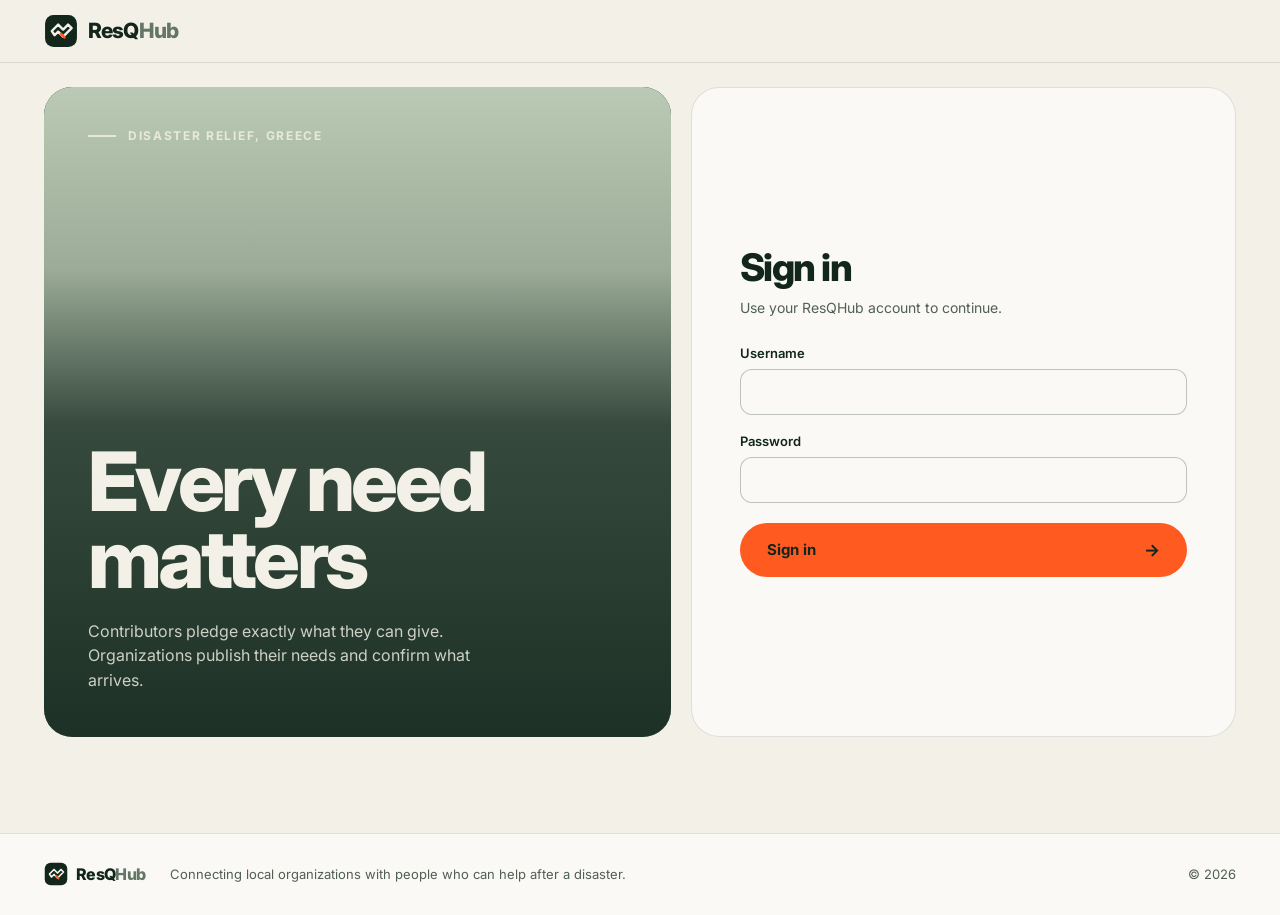
==== commit 4e55a5be: "Redesign the footer Replace "ResQHub · Demo" with the logo, a short tagline and the year, aligned wi" ====
--- a/dashboard.html
+++ b/dashboard.html
@@ -81,7 +81,20 @@
         </section>
     </main>
 
-    <footer class="footer">ResQHub · Demo</footer>
+    <footer class="footer">
+        <div class="footer__inner">
+            <p class="footer__brand">
+                <svg class="footer__mark" viewBox="0 0 48 48" aria-hidden="true">
+                    <rect class="bm-bg" x="1.5" y="1.5" width="45" height="45" rx="12" />
+                    <path class="bm-line" d="M11 24l9-9 7 7 7-7 5 5-12 12-7-7-5 5z" />
+                    <path class="bm-spark" d="M24 28l5 5" />
+                </svg>
+                <span class="brand__name">ResQ<span>Hub</span></span>
+            </p>
+            <p class="footer__text">Connecting local organizations with people who can help after a disaster.</p>
+            <p class="footer__copy">&copy; 2026</p>
+        </div>
+    </footer>
 </body>
 
 </html>
--- a/css/styles.css
+++ b/css/styles.css
@@ -335,6 +335,16 @@
   text-transform: uppercase;
 }
 
+/* A category tag with a status badge next to it */
+.tags {
+  display: flex;
+  flex-wrap: wrap;
+  align-items: center;
+  gap: 6px;
+}
+
+.tags .tag { align-self: auto; }
+
 .pill-num {
   display: inline-grid;
   place-items: center;
@@ -361,6 +371,8 @@
   font-size: 12px;
   font-weight: 700;
   line-height: 1;
+  white-space: nowrap; /* "1 pending" stays on one line next to a long title */
+  flex: none;
 }
 
 /* ---------- 7. Hero (home) ---------- */
@@ -715,6 +727,59 @@
 
 .panel--form { max-width: 860px; }
 
+/* Success box on top of the need form (need-form.html): the form stays visible, blurred, behind it */
+.panel--form { position: relative; }
+
+.form-done {
+  position: absolute;
+  inset: 0;
+  z-index: 2;
+  display: flex;
+  align-items: flex-start;
+  justify-content: center;
+  padding: 56px 24px;
+  border-radius: inherit;
+  background: color-mix(in srgb, var(--surface) 72%, transparent);
+  backdrop-filter: blur(3px);
+}
+
+.form-done__box {
+  width: min(100%, 540px);
+  padding: 32px 32px 28px;
+  border: 1px solid var(--line);
+  border-radius: var(--radius);
+  background: var(--surface);
+  box-shadow: var(--shadow-lift);
+  text-align: center;
+}
+
+.form-done__box:focus { outline: none; }
+
+.form-done__box::before {
+  content: "✓";
+  display: grid;
+  place-items: center;
+  width: 48px;
+  height: 48px;
+  margin: 0 auto 16px;
+  border-radius: 50%;
+  background: var(--ink);
+  color: var(--base);
+  font-size: 22px;
+  font-weight: 800;
+}
+
+.form-done__title { font-size: 24px; font-weight: 800; letter-spacing: -.035em; }
+.form-done__text { margin-top: 8px; color: var(--muted); font-size: 15px; }
+
+.form-done__actions {
+  display: flex;
+  flex-wrap: wrap;
+  justify-content: center;
+  gap: 10px;
+  margin-top: 24px;
+}
+
 .facts {
   display: grid;
   grid-template-columns: repeat(3, minmax(0, 1fr));
@@ -954,6 +1019,7 @@
 }
 
 .offer__info { flex: 1 1 260px; min-width: 0; }
+.offer .tags { margin-bottom: 6px; }
 .offer__title { font-weight: 700; }
 .offer__meta { color: var(--muted); font-size: 13px; overflow-wrap: anywhere; }
 
@@ -966,29 +1032,62 @@
   gap: 8px;
 }
 
+/* Status badges share the .tag shape; only the fill says which state it is.
+   Offers: pending / received / declined. Needs: available / pledged / completed. */
 .status {
-  display: inline-flex;
-  align-items: center;
-  gap: 7px;
-  padding: 5px 11px;
-  border: 1px solid var(--line-strong);
+  display: inline-block;
+  padding: 4px 10px;
   border-radius: var(--pill);
-  font-size: 12px;
+  background: var(--soft-tint);
+  font-size: 11px;
   font-weight: 700;
-  text-transform: capitalize;
-}
-
-.status--pending::before {
-  content: "";
-  width: 8px;
-  height: 8px;
-  border-radius: 50%;
-  background: var(--loud);
-}
-
-.status--received { background: var(--soft); border-color: transparent; }
-.status--received::before { content: "✓"; font-size: 11px; }
-.status--declined { color: var(--muted); border-style: dashed; }
+  letter-spacing: .06em;
+  text-transform: uppercase;
+  white-space: nowrap;
+}
+
+.status--pending { background: color-mix(in srgb, var(--loud) 22%, var(--base)); }
+.status--available { background: var(--soft); }
+.status--received,
+.status--completed { background: var(--ink); color: var(--base); }
+.status--pledged { background: transparent; box-shadow: inset 0 0 0 1px var(--line-strong); }
+.status--declined { background: transparent; color: var(--muted); box-shadow: inset 0 0 0 1px var(--line); }
+
+/* Confirm / decline dialog (offers.html). Native <dialog>: top layer, Esc closes */
+.dialog {
+  width: min(100% - 32px, 460px);
+  padding: 0;
+  border: 0;
+  border-radius: var(--radius);
+  background: var(--surface);
+  color: var(--ink);
+  box-shadow: var(--shadow-lift), 0 0 0 1px var(--line);
+}
+
+.dialog::backdrop {
+  background: color-mix(in srgb, var(--ink) 45%, transparent);
+  backdrop-filter: blur(2px);
+}
+
+.dialog__body { padding: 28px; }
+.dialog__title { font-size: 22px; font-weight: 800; letter-spacing: -.03em; }
+
+.dialog__offer {
+  margin-top: 16px;
+  padding: 14px 16px;
+  border-radius: var(--radius-sm);
+  background: var(--soft-tint);
+}
+
+.dialog__text { margin-top: 14px; color: var(--muted); font-size: 14.5px; }
+
+.dialog__actions {
+  display: flex;
+  flex-wrap: wrap;
+  justify-content: flex-end;
+  gap: 10px;
+  margin-top: 24px;
+}
 
 /* ---------- 19. Empty states and shortcuts ---------- */
 .empty {
@@ -1078,12 +1177,35 @@
 
 /* ---------- 21. Footer ---------- */
 .footer {
-  padding: 22px 24px;
   border-top: 1px solid var(--line);
+  background: var(--surface);
   color: var(--muted);
-  font-size: 12px;
-  text-align: center;
-}
+  font-size: 13px;
+}
+
+.footer__inner {
+  max-width: 1240px;
+  margin: 0 auto;
+  padding: 28px 24px;
+  display: flex;
+  flex-wrap: wrap;
+  align-items: center;
+  gap: 10px 24px;
+}
+
+.footer__brand {
+  display: inline-flex;
+  align-items: center;
+  gap: 8px;
+  color: var(--ink);
+  font-size: 16px;
+  font-weight: 800;
+  letter-spacing: -.04em;
+}
+
+.footer__mark { width: 24px; height: 24px; flex: none; }
+.footer__text { flex: 1 1 280px; }
+.footer__copy { margin-left: auto; white-space: nowrap; }
 
 /* ---------- 22. Responsive ---------- */
 @media (max-width: 1120px) {
@@ -1106,6 +1228,8 @@
 }
 
 @media (max-width: 600px) {
+  .footer__inner { padding: 24px 16px; }
+  .footer__copy { margin-left: 0; }
   .topbar__inner { padding: 12px 16px; }
   .account__who { display: none; }
   .wrap { padding: 0 16px 64px; }
@@ -1144,6 +1268,11 @@
   .toolbar .field--grow { flex: 1 1 100%; }
 
   .offer__actions { justify-content: flex-start; }
+  .dialog__body { padding: 22px 20px; }
+  .dialog__actions { flex-direction: column-reverse; }
+  .form-done { padding: 24px 16px; }
+  .form-done__box { padding: 24px 20px 22px; }
+  .form-done__actions .btn { flex: 1 1 100%; }
   .shortcut { padding: 24px; font-size: 21px; }
 
   .login { margin-top: 16px; gap: 14px; }
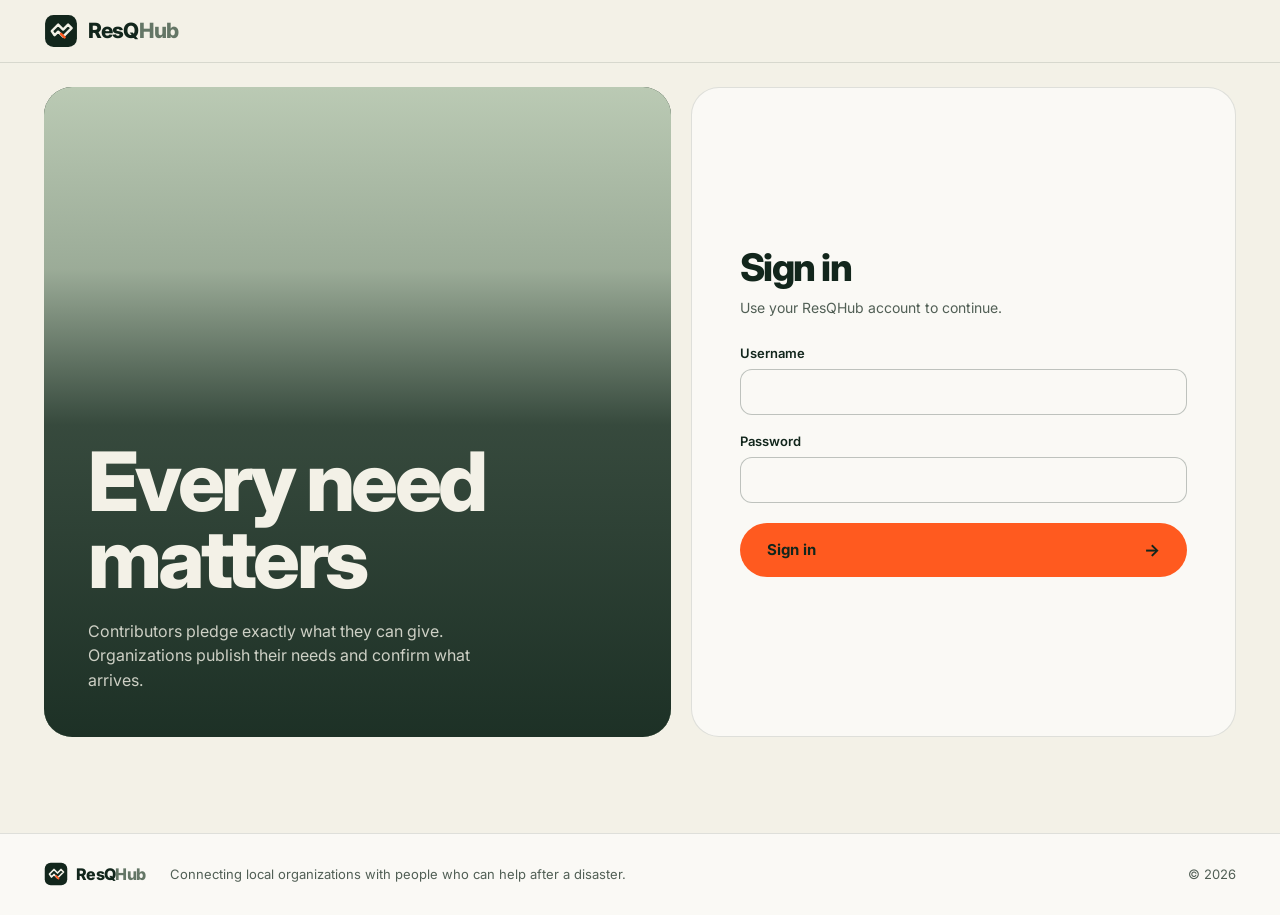
==== commit 6f6820b9: "Remove eyebrow labels from page intros Drop the small uppercase labels above the home, dashboard, di" ====
--- a/dashboard.html
+++ b/dashboard.html
@@ -46,7 +46,6 @@
         <div class="flash" id="flash" aria-live="polite"></div>
 
         <section class="intro">
-            <p class="eyebrow">Organization dashboard</p>
             <h1 class="intro__title" id="hub-name">My organization</h1>
             <p class="intro__text">Publish needs and confirm deliveries.</p>
             <div class="intro__actions">
@@ -72,10 +71,7 @@
 
         <section class="section" aria-labelledby="hub-needs-title">
             <div class="section__head">
-                <div>
-                    <h2 id="hub-needs-title">Your organization's needs</h2>
-                    <p>Only your organization can edit these requests.</p>
-                </div>
+                <h2 id="hub-needs-title">Your organization's needs</h2>
             </div>
             <div class="rows" id="hub-needs"></div>
         </section>
--- a/css/styles.css
+++ b/css/styles.css
@@ -409,25 +409,8 @@
 
 .hero__content { max-width: 800px; }
 
-.eyebrow {
-  display: inline-flex;
-  align-items: center;
-  gap: 12px;
-  font-size: 12px;
-  font-weight: 700;
-  letter-spacing: .14em;
-  text-transform: uppercase;
-}
-
-.eyebrow::before {
-  content: "";
-  width: 28px;
-  height: 2px;
-  background: currentColor;
-}
-
 .hero h1 {
-  margin: 22px 0 26px;
+  margin: 0 0 26px;
   font-size: clamp(56px, 9vw, 128px);
   font-weight: 800;
   line-height: .94;
@@ -462,9 +445,7 @@
 /* ---------- 8. Page intro ---------- */
 .intro { padding: 44px 0 28px; }
 
-.intro .eyebrow { color: var(--muted); }
-.intro .back + .intro__title,
-.intro .eyebrow + .intro__title { margin-top: 16px; }
+.intro .back + .intro__title { margin-top: 16px; }
 
 .intro__title {
   font-size: clamp(34px, 4.6vw, 56px);
@@ -1143,13 +1124,11 @@
 .login__media {
   display: flex;
   flex-direction: column;
-  justify-content: space-between;
+  justify-content: flex-end;
   gap: 40px;
   padding: 40px 44px 44px;
   border-radius: var(--radius-lg);
 }
-
-.login__media .eyebrow { color: var(--on-photo-muted); }
 
 .login__title {
   font-size: clamp(48px, 6.4vw, 96px);
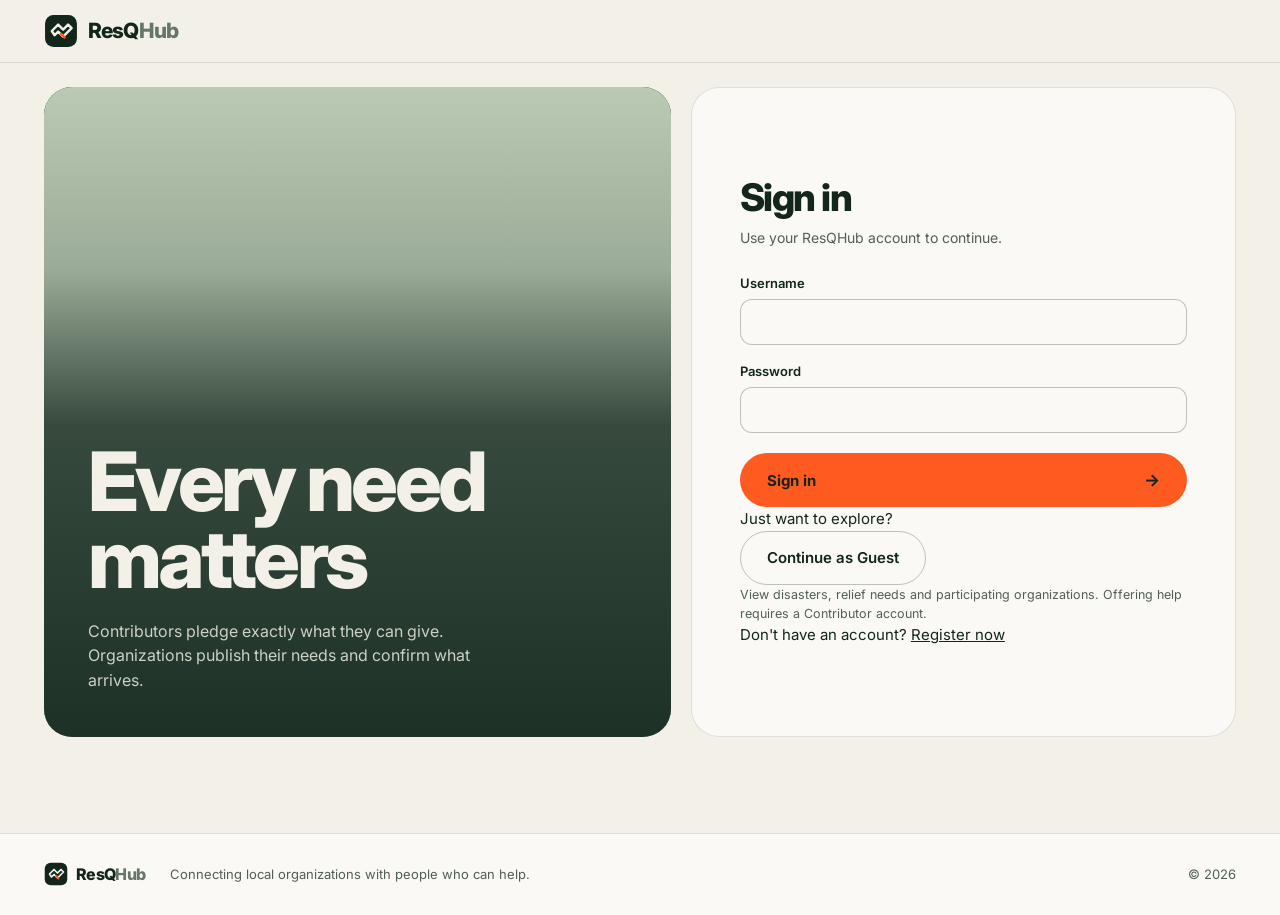
==== commit d571d61a: "Add logical details Add register page, guest logic, date and location logic" ====
--- a/dashboard.html
+++ b/dashboard.html
@@ -87,7 +87,7 @@
                 </svg>
                 <span class="brand__name">ResQ<span>Hub</span></span>
             </p>
-            <p class="footer__text">Connecting local organizations with people who can help after a disaster.</p>
+            <p class="footer__text">Connecting local organizations with people who can help.</p>
             <p class="footer__copy">&copy; 2026</p>
         </div>
     </footer>
--- a/css/styles.css
+++ b/css/styles.css
@@ -822,6 +822,7 @@
 .row__qty { font-size: 28px; font-weight: 800; letter-spacing: -.04em; line-height: 1.1; }
 .row__qty small { margin-left: 4px; color: var(--muted); font-size: 13px; font-weight: 500; letter-spacing: 0; }
 .row__hint { margin-bottom: 10px; color: var(--muted); font-size: 12.5px; }
+.row__qty + .btn { margin-top: 10px; } /* no hint between them on the dashboard */
 
 .hub-group + .hub-group { margin-top: 36px; }
 
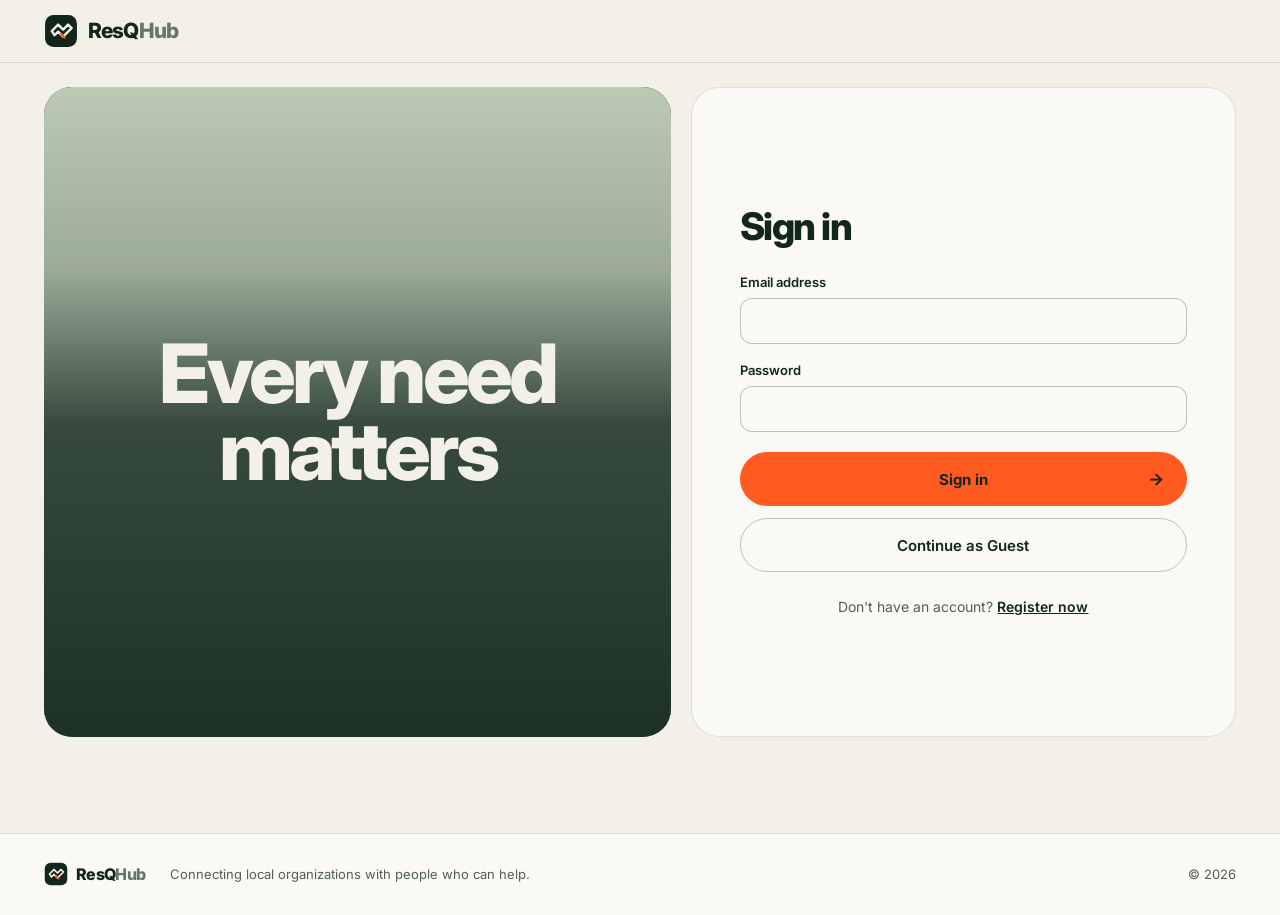
==== commit 3294788c: "Display ResQHub icon in browser tab" ====
--- a/dashboard.html
+++ b/dashboard.html
@@ -2,6 +2,7 @@
 <html lang="en">
 
 <head>
+    <link rel="icon" type="image/svg+xml" href="icons/favicon.svg">
     <meta charset="utf-8">
     <meta name="viewport" content="width=device-width, initial-scale=1">
     <title>My organization | ResQHub</title>
--- a/css/styles.css
+++ b/css/styles.css
@@ -39,9 +39,12 @@
 
   /* Photos (blended into the sage hue, see .photo) */
   --img-hero: url("https://images.unsplash.com/photo-1470770841072-f978cf4d019e?auto=format&fit=crop&w=2000&q=80");
-  --img-flood: url("https://images.unsplash.com/photo-1500534623283-312aade485b7?auto=format&fit=crop&w=900&q=75");
-  --img-fire: url("https://images.unsplash.com/photo-1473448912268-2022ce9509d8?auto=format&fit=crop&w=900&q=75");
-  --img-quake: url("https://images.unsplash.com/photo-1441974231531-c6227db76b6e?auto=format&fit=crop&w=900&q=75");
+  /* Locally stored illustrative images, one for each disaster category. */
+  --img-flood: url("https://images.unsplash.com/photo-1760500959972-27f751e094b1?auto=format&fit=crop&w=1600&q=85");
+  --img-fire: url("https://images.unsplash.com/photo-1759699631373-b8103eddef4b?auto=format&fit=crop&w=1600&q=85");
+  --img-quake: url("https://images.unsplash.com/photo-1677233860259-ce1a8e0f8498?auto=format&fit=crop&w=1600&q=85");
+  --img-landslide: url("https://images.unsplash.com/photo-1687555821474-c0b2ed52a558?auto=format&fit=crop&w=1600&q=85");
+  --img-industrial: url("https://images.unsplash.com/photo-1708300251110-0f0affccb436?auto=format&fit=crop&w=1600&q=85");
 }
 
 /* ---------- 2. Base ---------- */
@@ -98,6 +101,7 @@
 /* Role-based visibility (body[data-role] is set by js/ui.js) */
 body:not([data-role="hub"]) .hub-only { display: none; }
 body[data-role="hub"] .citizen-only { display: none; }
+body[data-role="guest"] .account__who { display: grid; }
 
 /* ---------- 3. Layout ---------- */
 .wrap {
@@ -260,6 +264,7 @@
 .btn--light:hover { --b-bg: var(--surface); }
 
 .btn--lg { min-height: 54px; padding: 0 26px; font-size: 15px; }
+.btn--block { width: 100%; }
 .btn--sm { min-height: 36px; padding: 0 14px; font-size: 13px; }
 
 .btn:disabled,
@@ -512,6 +517,8 @@
 .photo--flood { background-image: var(--img-flood); }
 .photo--fire { background-image: var(--img-fire); }
 .photo--quake { background-image: var(--img-quake); }
+.photo--landslide { background-image: var(--img-landslide); }
+.photo--industrial { background-image: var(--img-industrial); }
 .photo--hero { background-image: var(--img-hero); }
 
 /* ---------- 10. Cards (needs and disaster events) ---------- */
@@ -782,6 +789,36 @@
 
 .on-photo .facts dt { color: var(--on-photo-muted); }
 
+/* Where to bring the pledge is the one fact a contributor must not miss, so it is the brightest block on the photo */
+.callout {
+  display: flex;
+  align-items: center;
+  gap: 14px;
+  margin-top: 18px;
+  padding: 14px 16px;
+  border-radius: var(--radius-sm);
+  background: var(--base);
+  color: var(--ink);
+}
+
+.callout__icon {
+  flex: none;
+  box-sizing: border-box;
+  width: 40px;
+  height: 40px;
+  padding: 9px;
+  border-radius: 50%;
+  background: var(--loud);
+  fill: none;
+  stroke: var(--ink);
+  stroke-width: 2;
+  stroke-linecap: round;
+  stroke-linejoin: round;
+}
+
+.callout__label { color: var(--muted); font-size: 12px; font-weight: 600; }
+.callout__text { margin-top: 1px; font-size: 17px; font-weight: 700; line-height: 1.3; overflow-wrap: anywhere; }
+
 /* ---------- 14. Need rows (disaster details, dashboard) ---------- */
 .rows { display: grid; gap: 12px; }
 
@@ -821,8 +858,7 @@
 
 .row__qty { font-size: 28px; font-weight: 800; letter-spacing: -.04em; line-height: 1.1; }
 .row__qty small { margin-left: 4px; color: var(--muted); font-size: 13px; font-weight: 500; letter-spacing: 0; }
-.row__hint { margin-bottom: 10px; color: var(--muted); font-size: 12.5px; }
-.row__qty + .btn { margin-top: 10px; } /* no hint between them on the dashboard */
+.row__qty + .btn { margin-top: 10px; }
 
 .hub-group + .hub-group { margin-top: 36px; }
 
@@ -901,6 +937,7 @@
 .field { display: flex; flex-direction: column; gap: 6px; min-width: 0; }
 .toolbar .field { flex: 0 1 220px; }
 .toolbar .field--grow { flex: 1 1 320px; }
+.toolbar #reset-filters { min-height: 46px; }
 
 .field__label { font-size: 13px; font-weight: 600; }
 .field__hint { color: var(--muted); font-size: 12.5px; }
@@ -951,9 +988,195 @@
   background-repeat: no-repeat;
 }
 
-.hint { color: var(--muted); font-size: 12.5px; }
-
 .form .actions { margin-top: 4px; }
+
+/* Need form: tighter fields */
+.panel--form .formgrid { gap: 14px 16px; }
+.panel--form textarea.input { min-height: 76px; }
+
+/* Delivery-time picker (js/pages/slot-picker.js): the calendar, and the times of the chosen day beside it */
+.slot-picker {
+  display: grid;
+  grid-template-columns: minmax(0, 65fr) minmax(0, 35fr); /* the calendar and the times, 65 / 35 */
+  gap: 28px;
+  padding: 14px 16px;
+  border: 1px solid var(--line-strong);
+  border-radius: var(--radius-sm);
+  background: var(--surface);
+}
+
+.cal__head {
+  display: flex;
+  align-items: center;
+  justify-content: space-between;
+  margin-bottom: 8px;
+}
+
+.cal__head strong { font-size: 14px; letter-spacing: -.01em; }
+
+.cal__nav {
+  display: grid;
+  place-items: center;
+  width: 28px;
+  height: 28px;
+  border: 1px solid var(--line-strong);
+  border-radius: 50%;
+  background: transparent;
+  color: var(--ink);
+  font-size: 18px;
+  line-height: 1;
+  cursor: pointer;
+  transition: background-color .15s;
+}
+
+.cal__nav:hover:not(:disabled) { background: var(--soft-tint); }
+.cal__nav:disabled { opacity: .35; cursor: not-allowed; }
+
+.cal__grid {
+  display: grid;
+  grid-template-columns: repeat(7, minmax(0, 1fr));
+  gap: 2px;
+}
+
+.cal__dow {
+  padding-bottom: 4px;
+  color: var(--muted);
+  font-size: 10px;
+  font-weight: 700;
+  letter-spacing: .06em;
+  text-align: center;
+  text-transform: uppercase;
+}
+
+.cal__day {
+  position: relative;
+  height: 32px;
+  border: 0;
+  border-radius: 8px;
+  background: transparent;
+  color: var(--ink);
+  font: 600 13px/1 var(--font);
+  cursor: pointer;
+  transition: background-color .15s, color .15s;
+}
+
+.cal__day:hover:not(:disabled) { background: var(--soft-tint); }
+.cal__day:disabled { opacity: .35; cursor: not-allowed; }
+.cal__day.is-today { box-shadow: inset 0 0 0 1px var(--line-strong); }
+.cal__day[aria-pressed="true"] { background: var(--ink); color: var(--base); }
+
+/* A dot under a day that already has chosen times */
+.cal__day.has-times::after {
+  content: "";
+  position: absolute;
+  bottom: 3px;
+  left: 50%;
+  width: 4px;
+  height: 4px;
+  margin-left: -2px;
+  border-radius: 50%;
+  background: var(--loud);
+}
+
+.times { display: flex; flex-direction: column; gap: 10px; min-width: 0; }
+.times__title { display: grid; gap: 1px; }
+.times__title strong { font-size: 14px; letter-spacing: -.01em; }
+.times__title span { color: var(--muted); font-size: 12px; }
+
+.times__grid {
+  display: grid;
+  grid-template-columns: repeat(3, minmax(0, 1fr)); /* three times in every row */
+  align-content: start;
+  gap: 6px;
+}
+
+.time {
+  min-height: 32px;
+  border: 1px solid var(--line-strong);
+  border-radius: var(--pill);
+  background: transparent;
+  color: var(--ink);
+  font: 600 12.5px/1 var(--font);
+  cursor: pointer;
+  transition: background-color .15s, box-shadow .15s;
+}
+
+.time:hover:not(:disabled) { background: var(--soft-tint); }
+.time:disabled { opacity: .35; cursor: not-allowed; }
+.time[aria-pressed="true"] { border-color: var(--ink); background: var(--soft); box-shadow: inset 0 0 0 1px var(--ink); }
+
+/* One-of-several choice shown as buttons (the delivery times on the offer form): a real radio under each */
+.choices { display: flex; flex-wrap: wrap; gap: 8px; }
+.choice { position: relative; }
+
+.choice input {
+  position: absolute;
+  inset: 0;
+  width: 100%;
+  height: 100%;
+  margin: 0;
+  opacity: 0;
+  cursor: pointer;
+}
+
+.choice span {
+  display: inline-flex;
+  align-items: center;
+  min-height: 36px;
+  padding: 0 14px;
+  border: 1px solid var(--line-strong);
+  border-radius: var(--pill);
+  font-size: 13px;
+  font-weight: 600;
+  transition: background-color .15s, box-shadow .15s;
+}
+
+.choice:hover input:not(:disabled) + span { background: var(--soft-tint); }
+.choice input:checked + span { border-color: var(--ink); background: var(--soft); box-shadow: inset 0 0 0 1px var(--ink); }
+.choice input:focus-visible + span { outline: 2px solid var(--ink); outline-offset: 2px; }
+.choice input:disabled { cursor: not-allowed; }
+.choice input:disabled + span { opacity: .5; }
+
+.slot-list {
+  display: flex;
+  flex-wrap: wrap;
+  gap: 8px;
+  margin: 4px 0 0;
+  padding: 0;
+  list-style: none;
+}
+
+.slot-list:empty { display: none; }
+
+.slot-chip {
+  display: inline-flex;
+  align-items: center;
+  gap: 4px;
+  padding: 5px 5px 5px 14px;
+  border-radius: var(--pill);
+  background: var(--soft-tint);
+  box-shadow: inset 0 0 0 1px var(--line);
+  font-size: 13px;
+  font-weight: 600;
+}
+
+.slot-chip button {
+  display: grid;
+  place-items: center;
+  width: 24px;
+  height: 24px;
+  border: 0;
+  border-radius: 50%;
+  background: transparent;
+  color: var(--muted);
+  font-size: 17px;
+  line-height: 1;
+  cursor: pointer;
+  transition: background-color .15s, color .15s;
+}
+
+.slot-chip button:hover { background: color-mix(in srgb, var(--ink) 12%, transparent); color: var(--ink); }
+.slot-chip button:disabled { cursor: not-allowed; opacity: .5; }
 .panel__sub + .form { margin-top: 24px; }
 .form-message:empty { display: none; }
 
@@ -1035,6 +1258,16 @@
 .status--pledged { background: transparent; box-shadow: inset 0 0 0 1px var(--line-strong); }
 .status--declined { background: transparent; color: var(--muted); box-shadow: inset 0 0 0 1px var(--line); }
 
+/* Need statuses on a dark photo card: dark text on the light fill, light text on the others */
+.on-photo .status--available { color: var(--ink); }
+.on-photo .status--pledged {
+  background: var(--glass);
+  color: var(--on-photo);
+  box-shadow: inset 0 0 0 1px color-mix(in srgb, var(--base) 45%, transparent);
+  backdrop-filter: blur(8px);
+}
+.on-photo .status--completed { color: var(--on-photo); box-shadow: inset 0 0 0 1px var(--on-photo-line); }
+
 /* Confirm / decline dialog (offers.html). Native <dialog>: top layer, Esc closes */
 .dialog {
   width: min(100% - 32px, 460px);
@@ -1125,10 +1358,11 @@
 .login__media {
   display: flex;
   flex-direction: column;
-  justify-content: flex-end;
-  gap: 40px;
-  padding: 40px 44px 44px;
+  justify-content: center;
+  align-items: center;
+  padding: 40px 44px;
   border-radius: var(--radius-lg);
+  text-align: center;
 }
 
 .login__title {
@@ -1138,13 +1372,6 @@
   letter-spacing: -.045em;
 }
 
-.login__text {
-  max-width: 440px;
-  margin-top: 22px;
-  color: var(--on-photo-muted);
-  font-size: 16px;
-}
-
 .login__panel {
   display: flex;
   flex-direction: column;
@@ -1153,7 +1380,16 @@
   border-radius: var(--radius-lg);
 }
 
-.login__submit { width: 100%; justify-content: space-between; }
+/* Match the primary and guest buttons: centered labels and equal widths. */
+.login .actions { width: 100%; }
+.login__submit { width: 100%; justify-content: center; position: relative; }
+.login__submit .arrow { position: absolute; right: 22px; }
+.guest-entry { width: 100%; }
+.panel__title--lg + .form { margin-top: 24px; }
+.guest-entry { margin-top: 12px; }
+.guest-entry .btn { width: 100%; }
+.account-prompt { margin-top: 24px; color: var(--muted); font-size: 14px; text-align: center; }
+.account-prompt a { color: var(--ink); font-weight: 600; }
 
 /* ---------- 21. Footer ---------- */
 .footer {
@@ -1228,6 +1464,10 @@
   .cards,
   .formgrid,
   .shortcuts { grid-template-columns: 1fr; }
+  .slot-picker { grid-template-columns: 1fr; gap: 16px; padding: 14px; }
+  .cal__day { height: 36px; }
+  .times__grid { grid-template-columns: repeat(4, minmax(0, 1fr)); }
+  .time { min-height: 36px; }
   .card { min-height: 460px; }
 
   .banner { min-height: 0; padding: 22px 20px 24px; border-radius: 22px; }
@@ -1256,9 +1496,8 @@
   .shortcut { padding: 24px; font-size: 21px; }
 
   .login { margin-top: 16px; gap: 14px; }
-  .login__media { min-height: 240px; padding: 24px 22px; border-radius: 22px; gap: 28px; }
+  .login__media { min-height: 240px; padding: 24px 22px; border-radius: 22px; }
   .login__title { font-size: 46px; }
-  .login__text { margin-top: 14px; font-size: 15px; }
   .login__panel { padding: 24px 20px; border-radius: 22px; }
 }
 
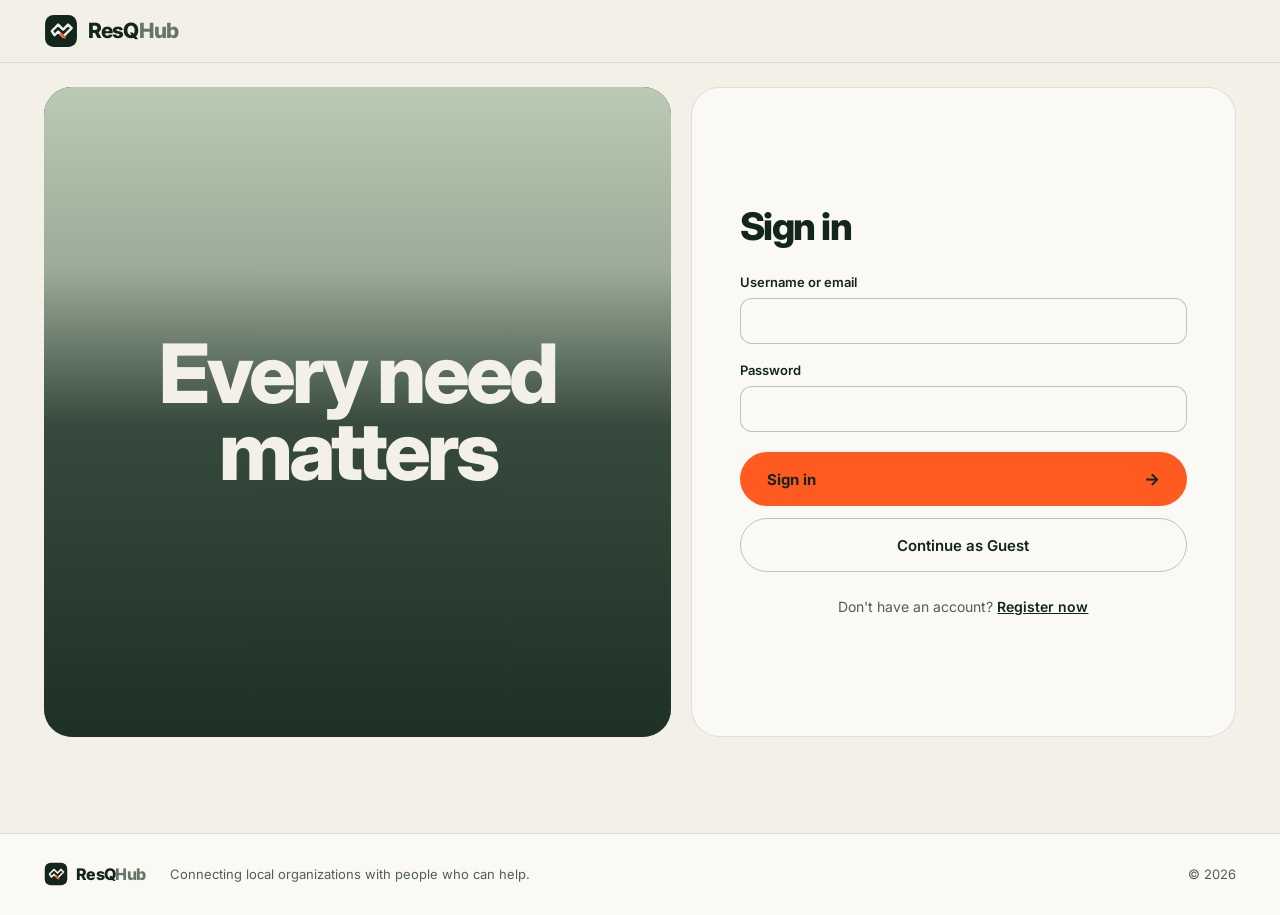
==== commit 04b55e93: "Replace the tab icon and post images" ====
--- a/dashboard.html
+++ b/dashboard.html
@@ -2,11 +2,11 @@
 <html lang="en">
 
 <head>
-    <link rel="icon" type="image/svg+xml" href="icons/favicon.svg">
     <meta charset="utf-8">
     <meta name="viewport" content="width=device-width, initial-scale=1">
     <title>My organization | ResQHub</title>
     <meta name="description" content="Publish needs and confirm deliveries for your organization.">
+    <link rel="icon" type="image/svg+xml" href="icons/favicon.svg">
     <link rel="preconnect" href="https://fonts.googleapis.com">
     <link rel="preconnect" href="https://fonts.gstatic.com" crossorigin>
     <link rel="stylesheet" href="https://fonts.googleapis.com/css2?family=Inter:wght@400;500;600;700;800&display=swap">
--- a/css/styles.css
+++ b/css/styles.css
@@ -37,14 +37,13 @@
   --shadow-lift: 0 22px 40px -22px color-mix(in srgb, var(--ink) 40%, transparent);
   --font: "Inter", system-ui, -apple-system, "Segoe UI", Roboto, Arial, sans-serif;
 
-  /* Photos (blended into the sage hue, see .photo) */
+  /* Photos: the hero is blended into the sage hue (see .photo--hero); event photos are used as they are */
   --img-hero: url("https://images.unsplash.com/photo-1470770841072-f978cf4d019e?auto=format&fit=crop&w=2000&q=80");
-  /* Locally stored illustrative images, one for each disaster category. */
-  --img-flood: url("https://images.unsplash.com/photo-1760500959972-27f751e094b1?auto=format&fit=crop&w=1600&q=85");
-  --img-fire: url("https://images.unsplash.com/photo-1759699631373-b8103eddef4b?auto=format&fit=crop&w=1600&q=85");
-  --img-quake: url("https://images.unsplash.com/photo-1677233860259-ce1a8e0f8498?auto=format&fit=crop&w=1600&q=85");
-  --img-landslide: url("https://images.unsplash.com/photo-1687555821474-c0b2ed52a558?auto=format&fit=crop&w=1600&q=85");
-  --img-industrial: url("https://images.unsplash.com/photo-1708300251110-0f0affccb436?auto=format&fit=crop&w=1600&q=85");
+  --img-flood: url("../images/flood.webp");
+  --img-fire: url("../images/wildfire.webp");
+  --img-industrial: url("../images/industrial.webp");
+  --img-quake: url("../images/earthquake.webp");
+  --img-landslide: url("../images/landslide.webp");
 }
 
 /* ---------- 2. Base ---------- */
@@ -101,7 +100,6 @@
 /* Role-based visibility (body[data-role] is set by js/ui.js) */
 body:not([data-role="hub"]) .hub-only { display: none; }
 body[data-role="hub"] .citizen-only { display: none; }
-body[data-role="guest"] .account__who { display: grid; }
 
 /* ---------- 3. Layout ---------- */
 .wrap {
@@ -502,7 +500,7 @@
       color-mix(in srgb, var(--ink) 28%, transparent) 100%);
 }
 
-/* Luminosity blend: the photo keeps its light and shade but takes the sage hue */
+/* Event photos are pre-graded; only the hero is luminosity-blended into the sage hue */
 .photo {
   position: absolute;
   inset: 0;
@@ -510,16 +508,15 @@
   background-color: var(--soft);
   background-position: center;
   background-size: cover;
-  background-blend-mode: luminosity;
   transition: transform .6s ease;
 }
 
 .photo--flood { background-image: var(--img-flood); }
 .photo--fire { background-image: var(--img-fire); }
+.photo--industrial { background-image: var(--img-industrial); }
 .photo--quake { background-image: var(--img-quake); }
 .photo--landslide { background-image: var(--img-landslide); }
-.photo--industrial { background-image: var(--img-industrial); }
-.photo--hero { background-image: var(--img-hero); }
+.photo--hero { background-image: var(--img-hero); background-blend-mode: luminosity; }
 
 /* ---------- 10. Cards (needs and disaster events) ---------- */
 .cards {
@@ -937,7 +934,6 @@
 .field { display: flex; flex-direction: column; gap: 6px; min-width: 0; }
 .toolbar .field { flex: 0 1 220px; }
 .toolbar .field--grow { flex: 1 1 320px; }
-.toolbar #reset-filters { min-height: 46px; }
 
 .field__label { font-size: 13px; font-weight: 600; }
 .field__hint { color: var(--muted); font-size: 12.5px; }
@@ -1380,11 +1376,7 @@
   border-radius: var(--radius-lg);
 }
 
-/* Match the primary and guest buttons: centered labels and equal widths. */
-.login .actions { width: 100%; }
-.login__submit { width: 100%; justify-content: center; position: relative; }
-.login__submit .arrow { position: absolute; right: 22px; }
-.guest-entry { width: 100%; }
+.login__submit { width: 100%; justify-content: space-between; }
 .panel__title--lg + .form { margin-top: 24px; }
 .guest-entry { margin-top: 12px; }
 .guest-entry .btn { width: 100%; }
